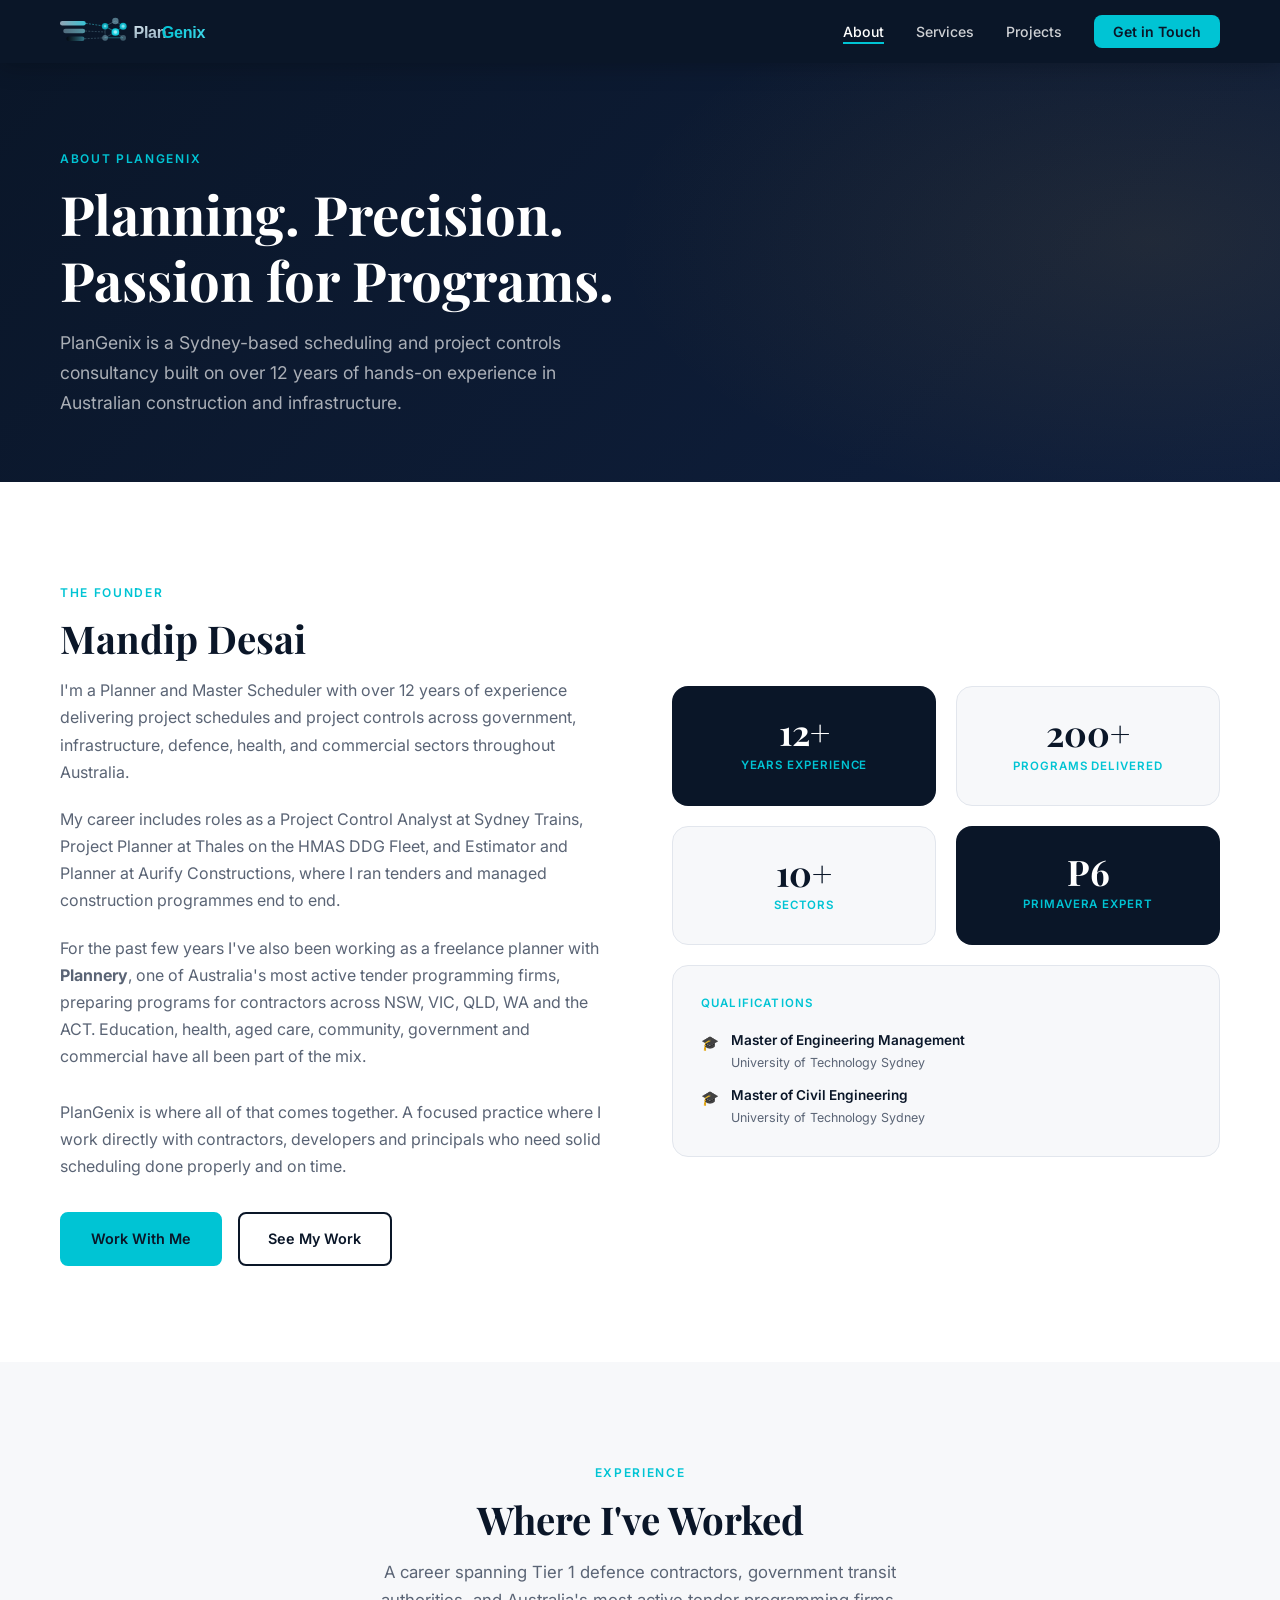
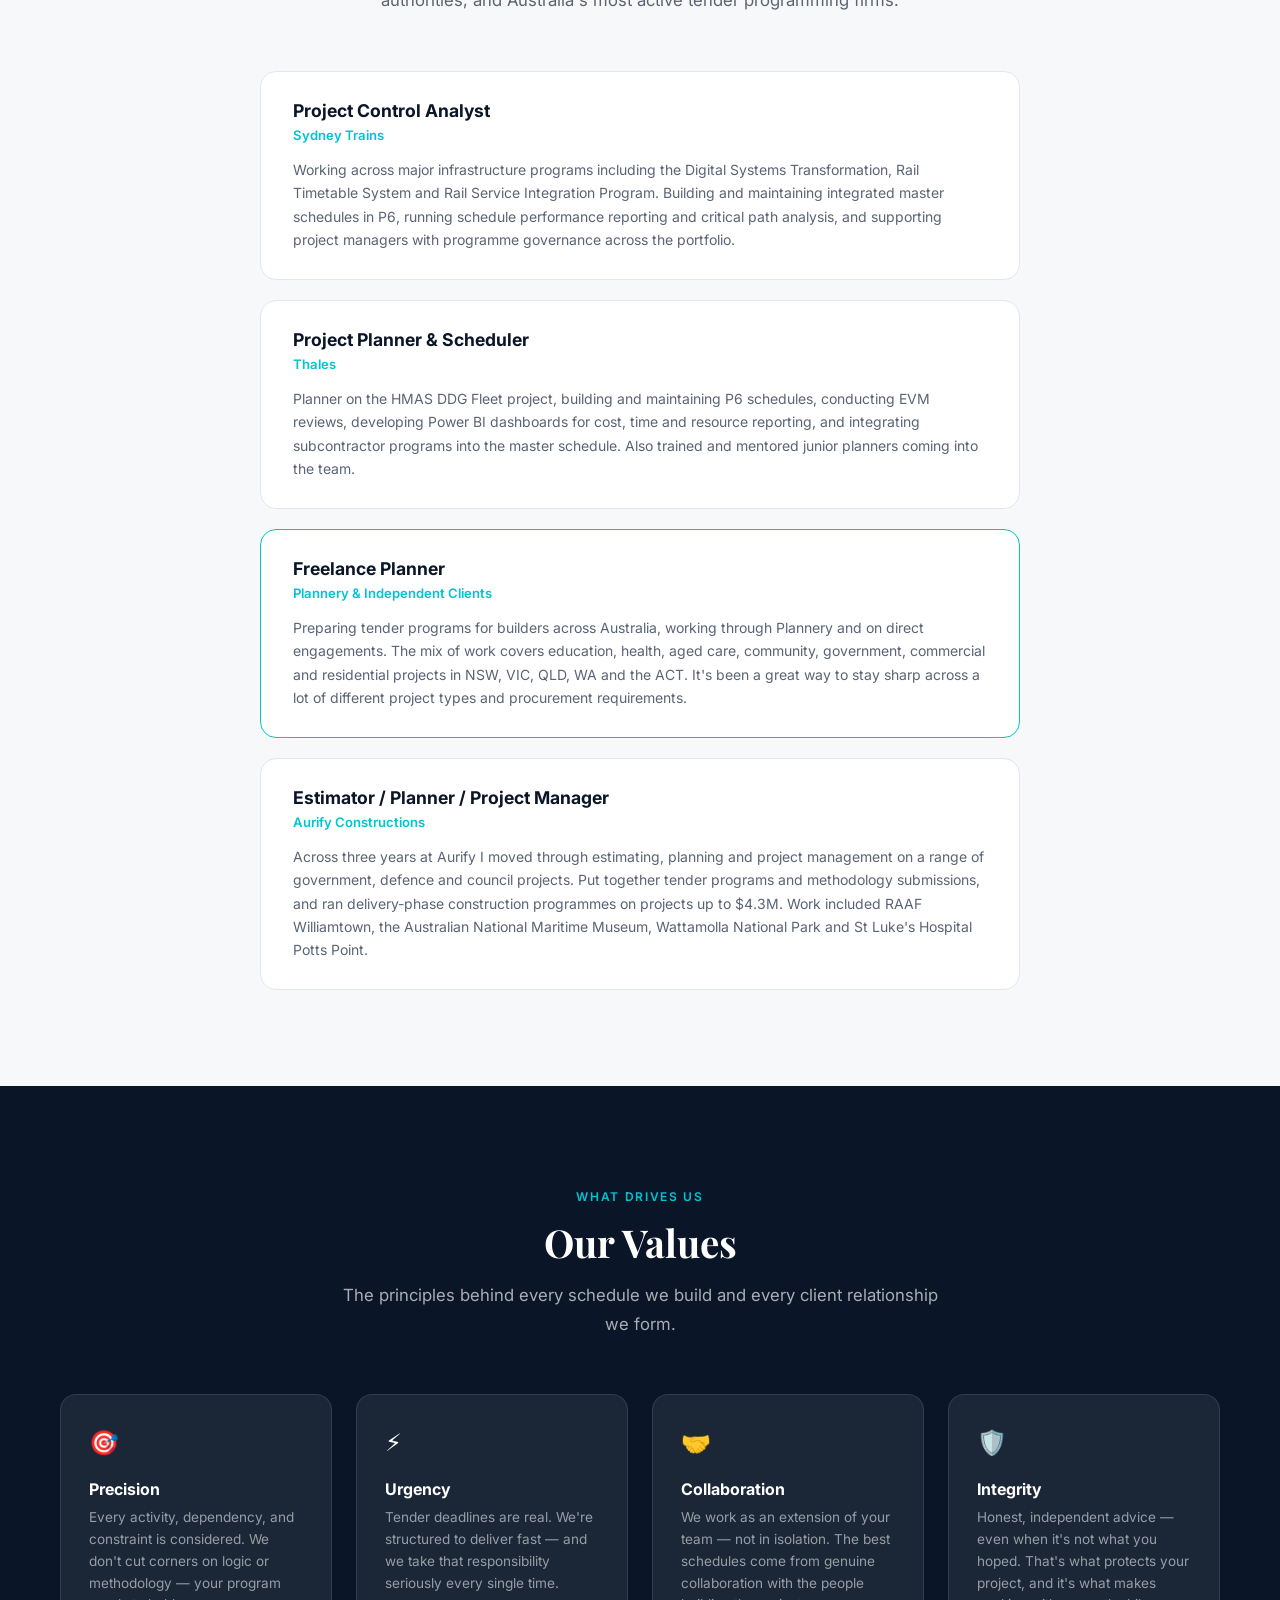
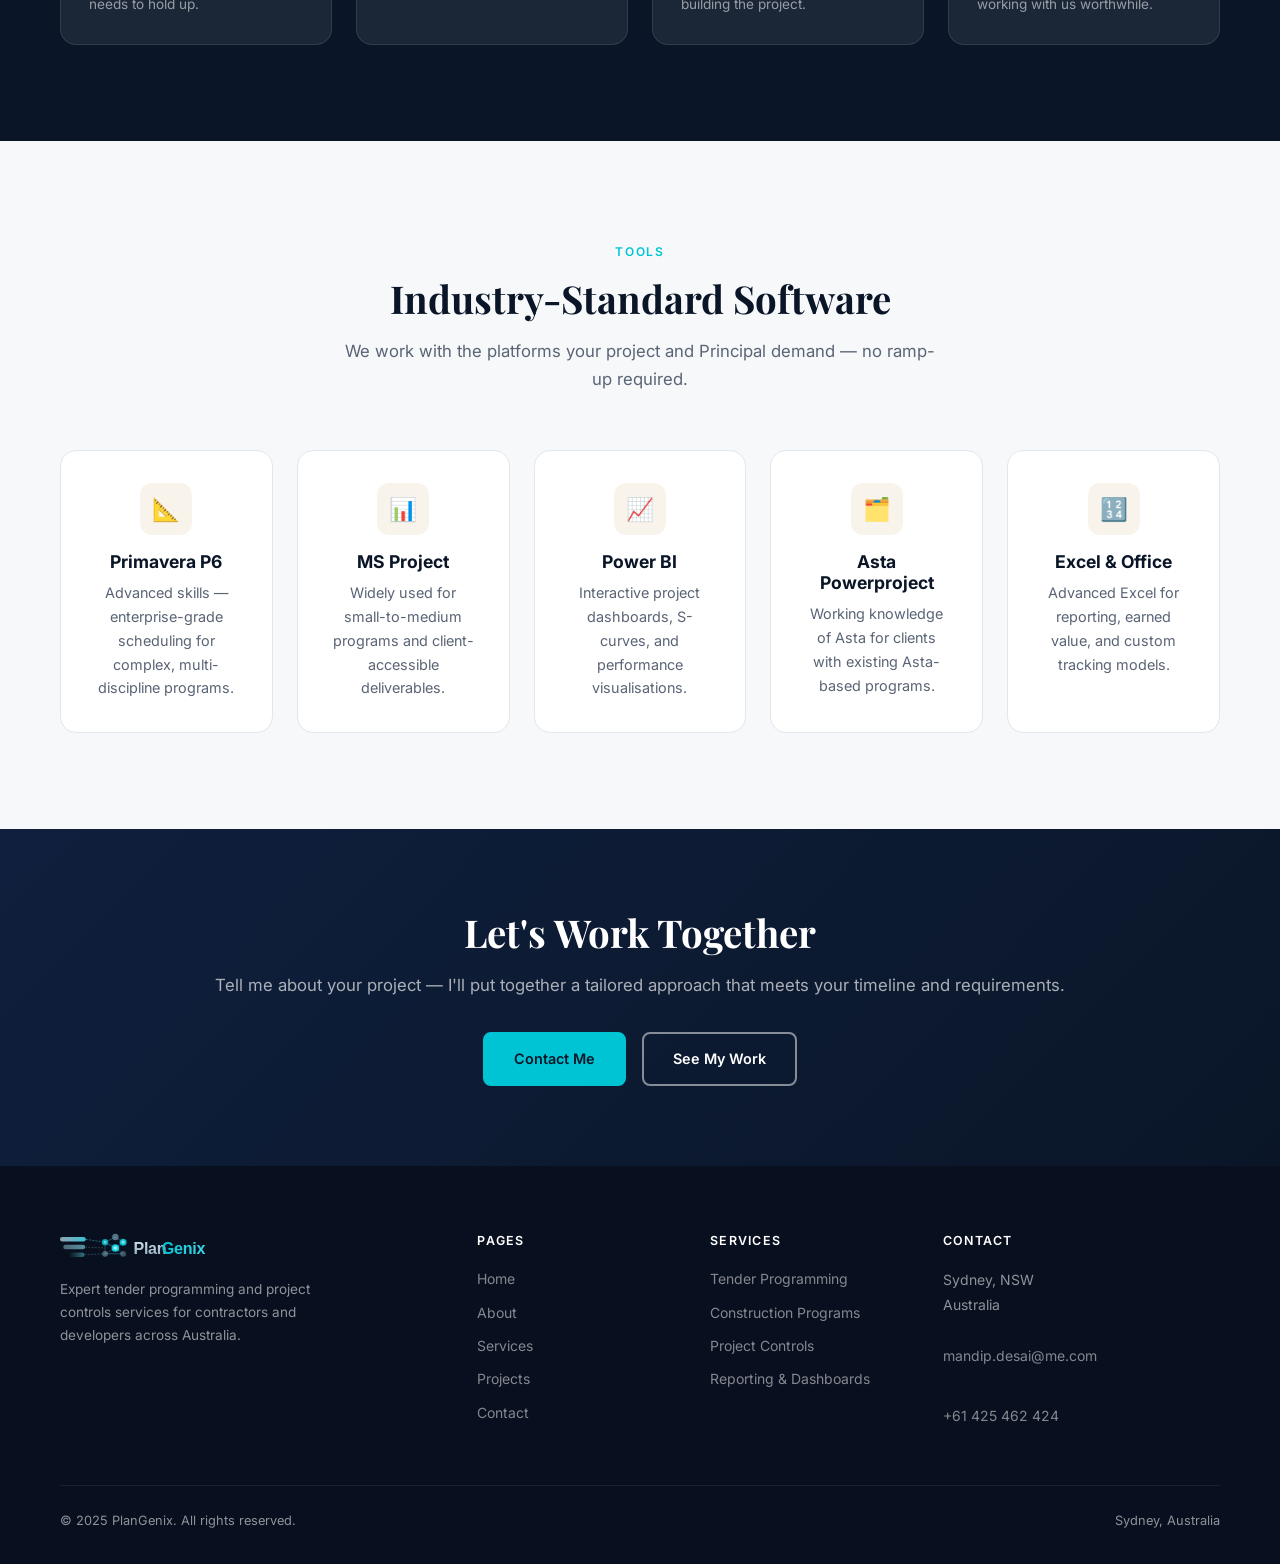
==== about.html @ 906573a9 "Initial commit — PlanGenix website Static multi-page site for PlanGenix, a Sydney-based tender sched" ====
<!DOCTYPE html>
<html lang="en">
<head>
  <meta charset="UTF-8">
  <meta name="viewport" content="width=device-width, initial-scale=1.0">
  <meta name="description" content="About PlanGenix and founder Mandip Desai, a Sydney-based scheduling and project controls specialist with 12+ years of experience.">
  <title>About | PlanGenix</title>
  <link rel="stylesheet" href="styles.css">
  <link rel="icon" type="image/svg+xml" href="favicon.svg">
</head>
<body>

  <!-- ========== NAV ========== -->
  <nav class="site-nav scrolled" id="nav">
    <div class="container nav-inner">
      <a href="index.html" class="nav-logo">
        <img src="logo.svg" alt="PlanGenix" style="height:36px; display:block; ">
      </a>
      <ul class="nav-links" id="nav-links">
        <li><a href="about.html" class="active">About</a></li>
        <li><a href="services.html">Services</a></li>
        <li><a href="projects.html">Projects</a></li>
        <li><a href="contact.html" class="nav-cta">Get in Touch</a></li>
      </ul>
      <button class="nav-toggle" id="nav-toggle" aria-label="Menu">
        <span></span><span></span><span></span>
      </button>
    </div>
  </nav>

  <!-- ========== PAGE HERO ========== -->
  <section class="page-hero">
    <div class="container page-hero-content">
      <span class="section-label">About PlanGenix</span>
      <h1>Planning. Precision.<br>Passion for Programs.</h1>
      <p>PlanGenix is a Sydney-based scheduling and project controls consultancy built on over 12 years of hands-on experience in Australian construction and infrastructure.</p>
    </div>
  </section>

  <!-- ========== FOUNDER ========== -->
  <section class="section">
    <div class="container">
      <div class="why-grid">
        <div class="reveal">
          <span class="section-label">The Founder</span>
          <h2 class="section-title">Mandip Desai</h2>
          <p style="color: var(--gray-600); margin-bottom: 1.25rem;">
            I'm a Planner and Master Scheduler with over 12 years of experience delivering project schedules and project controls across government, infrastructure, defence, health, and commercial sectors throughout Australia.
          </p>
          <p style="color: var(--gray-600); margin-bottom: 1.25rem;">
            My career includes roles as a Project Control Analyst at Sydney Trains, Project Planner at Thales on the HMAS DDG Fleet, and Estimator and Planner at Aurify Constructions, where I ran tenders and managed construction programmes end to end.
          </p>
          <p style="color: var(--gray-600); margin-bottom: 1.75rem;">
            For the past few years I've also been working as a freelance planner with <strong>Plannery</strong>, one of Australia's most active tender programming firms, preparing programs for contractors across NSW, VIC, QLD, WA and the ACT. Education, health, aged care, community, government and commercial have all been part of the mix.
          </p>
          <p style="color: var(--gray-600);">
            PlanGenix is where all of that comes together. A focused practice where I work directly with contractors, developers and principals who need solid scheduling done properly and on time.
          </p>
          <div style="margin-top: 2rem; display: flex; gap: 1rem; flex-wrap: wrap;">
            <a href="contact.html" class="btn btn-primary">Work With Me</a>
            <a href="projects.html" class="btn btn-outline-dark">See My Work</a>
          </div>
        </div>

        <div class="reveal">
          <!-- Stats cards -->
          <div style="display: flex; flex-direction: column; gap: 1.25rem;">
            <div style="display: grid; grid-template-columns: 1fr 1fr; gap: 1.25rem;">
              <div style="background: var(--navy); border-radius: var(--radius-lg); padding: 1.75rem; text-align:center;">
                <div style="font-family: var(--font-serif); font-size: 2.2rem; color: var(--white); font-weight:700; line-height:1;">12+</div>
                <div style="font-size: .72rem; font-weight:600; letter-spacing:.08em; text-transform:uppercase; color: var(--gold); margin-top:.4rem;">Years Experience</div>
              </div>
              <div style="background: var(--off-white); border: 1px solid var(--gray-200); border-radius: var(--radius-lg); padding: 1.75rem; text-align:center;">
                <div style="font-family: var(--font-serif); font-size: 2.2rem; color: var(--navy); font-weight:700; line-height:1;">200+</div>
                <div style="font-size: .72rem; font-weight:600; letter-spacing:.08em; text-transform:uppercase; color: var(--gold); margin-top:.4rem;">Programs Delivered</div>
              </div>
            </div>
            <div style="display: grid; grid-template-columns: 1fr 1fr; gap: 1.25rem;">
              <div style="background: var(--off-white); border: 1px solid var(--gray-200); border-radius: var(--radius-lg); padding: 1.75rem; text-align:center;">
                <div style="font-family: var(--font-serif); font-size: 2.2rem; color: var(--navy); font-weight:700; line-height:1;">10+</div>
                <div style="font-size: .72rem; font-weight:600; letter-spacing:.08em; text-transform:uppercase; color: var(--gold); margin-top:.4rem;">Sectors</div>
              </div>
              <div style="background: var(--navy); border-radius: var(--radius-lg); padding: 1.75rem; text-align:center;">
                <div style="font-family: var(--font-serif); font-size: 2.2rem; color: var(--white); font-weight:700; line-height:1;">P6</div>
                <div style="font-size: .72rem; font-weight:600; letter-spacing:.08em; text-transform:uppercase; color: var(--gold); margin-top:.4rem;">Primavera Expert</div>
              </div>
            </div>

            <!-- Credentials -->
            <div style="background: var(--off-white); border: 1px solid var(--gray-200); border-radius: var(--radius-lg); padding: 1.75rem;">
              <p style="font-size:.72rem; font-weight:600; letter-spacing:.1em; text-transform:uppercase; color:var(--gold); margin-bottom:1rem;">Qualifications</p>
              <div style="display:flex; flex-direction:column; gap:.65rem;">
                <div style="display:flex; align-items:flex-start; gap:.75rem;">
                  <span style="font-size:.9rem; margin-top:.1rem;">🎓</span>
                  <div>
                    <div style="font-size:.85rem; font-weight:600; color:var(--navy);">Master of Engineering Management</div>
                    <div style="font-size:.78rem; color:var(--gray-600);">University of Technology Sydney</div>
                  </div>
                </div>
                <div style="display:flex; align-items:flex-start; gap:.75rem;">
                  <span style="font-size:.9rem; margin-top:.1rem;">🎓</span>
                  <div>
                    <div style="font-size:.85rem; font-weight:600; color:var(--navy);">Master of Civil Engineering</div>
                    <div style="font-size:.78rem; color:var(--gray-600);">University of Technology Sydney</div>
                  </div>
                </div>
              </div>
            </div>
          </div>
        </div>
      </div>
    </div>
  </section>

  <!-- ========== BACKGROUND ========== -->
  <section class="section section-alt">
    <div class="container">
      <div class="section-header centered reveal">
        <span class="section-label">Experience</span>
        <h2 class="section-title">Where I've Worked</h2>
        <p class="section-sub">A career spanning Tier 1 defence contractors, government transit authorities, and Australia's most active tender programming firms.</p>
      </div>

      <div style="display: flex; flex-direction: column; gap: 1.25rem; max-width: 760px; margin: 0 auto;">

        <div class="service-card reveal" style="padding: 1.75rem 2rem;">
          <div style="margin-bottom: .75rem;">
            <h3 style="color: var(--navy); margin-bottom: .2rem;">Project Control Analyst</h3>
            <div style="font-size: .82rem; font-weight: 600; color: var(--gold);">Sydney Trains</div>
          </div>
          <p style="font-size: .875rem; color: var(--gray-600);">Working across major infrastructure programs including the Digital Systems Transformation, Rail Timetable System and Rail Service Integration Program. Building and maintaining integrated master schedules in P6, running schedule performance reporting and critical path analysis, and supporting project managers with programme governance across the portfolio.</p>
        </div>

        <div class="service-card reveal" style="padding: 1.75rem 2rem;">
          <div style="margin-bottom: .75rem;">
            <h3 style="color: var(--navy); margin-bottom: .2rem;">Project Planner &amp; Scheduler</h3>
            <div style="font-size: .82rem; font-weight: 600; color: var(--gold);">Thales</div>
          </div>
          <p style="font-size: .875rem; color: var(--gray-600);">Planner on the HMAS DDG Fleet project, building and maintaining P6 schedules, conducting EVM reviews, developing Power BI dashboards for cost, time and resource reporting, and integrating subcontractor programs into the master schedule. Also trained and mentored junior planners coming into the team.</p>
        </div>

        <div class="service-card reveal" style="padding: 1.75rem 2rem; border-color: var(--gold);">
          <div style="margin-bottom: .75rem;">
            <h3 style="color: var(--navy); margin-bottom: .2rem;">Freelance Planner</h3>
            <div style="font-size: .82rem; font-weight: 600; color: var(--gold);">Plannery &amp; Independent Clients</div>
          </div>
          <p style="font-size: .875rem; color: var(--gray-600);">Preparing tender programs for builders across Australia, working through Plannery and on direct engagements. The mix of work covers education, health, aged care, community, government, commercial and residential projects in NSW, VIC, QLD, WA and the ACT. It's been a great way to stay sharp across a lot of different project types and procurement requirements.</p>
        </div>

        <div class="service-card reveal" style="padding: 1.75rem 2rem;">
          <div style="margin-bottom: .75rem;">
            <h3 style="color: var(--navy); margin-bottom: .2rem;">Estimator / Planner / Project Manager</h3>
            <div style="font-size: .82rem; font-weight: 600; color: var(--gold);">Aurify Constructions</div>
          </div>
          <p style="font-size: .875rem; color: var(--gray-600);">Across three years at Aurify I moved through estimating, planning and project management on a range of government, defence and council projects. Put together tender programs and methodology submissions, and ran delivery-phase construction programmes on projects up to $4.3M. Work included RAAF Williamtown, the Australian National Maritime Museum, Wattamolla National Park and St Luke's Hospital Potts Point.</p>
        </div>

      </div>
    </div>
  </section>

  <!-- ========== VALUES ========== -->
  <section class="section section-dark">
    <div class="container">
      <div class="section-header centered reveal">
        <span class="section-label">What Drives Us</span>
        <h2 class="section-title">Our Values</h2>
        <p class="section-sub">The principles behind every schedule we build and every client relationship we form.</p>
      </div>
      <div class="values-grid">
        <div class="value-card reveal">
          <div class="val-icon">🎯</div>
          <h4>Precision</h4>
          <p>Every activity, dependency, and constraint is considered. We don't cut corners on logic or methodology — your program needs to hold up.</p>
        </div>
        <div class="value-card reveal">
          <div class="val-icon">⚡</div>
          <h4>Urgency</h4>
          <p>Tender deadlines are real. We're structured to deliver fast — and we take that responsibility seriously every single time.</p>
        </div>
        <div class="value-card reveal">
          <div class="val-icon">🤝</div>
          <h4>Collaboration</h4>
          <p>We work as an extension of your team — not in isolation. The best schedules come from genuine collaboration with the people building the project.</p>
        </div>
        <div class="value-card reveal">
          <div class="val-icon">🛡️</div>
          <h4>Integrity</h4>
          <p>Honest, independent advice — even when it's not what you hoped. That's what protects your project, and it's what makes working with us worthwhile.</p>
        </div>
      </div>
    </div>
  </section>

  <!-- ========== SOFTWARE ========== -->
  <section class="section section-alt">
    <div class="container">
      <div class="section-header centered reveal">
        <span class="section-label">Tools</span>
        <h2 class="section-title">Industry-Standard Software</h2>
        <p class="section-sub">We work with the platforms your project and Principal demand — no ramp-up required.</p>
      </div>
      <div class="services-grid" style="grid-template-columns: repeat(auto-fit, minmax(190px, 1fr));">
        <div class="service-card reveal" style="text-align:center;">
          <div class="service-icon" style="margin:0 auto 1rem;">📐</div>
          <h3>Primavera P6</h3>
          <p>Advanced skills — enterprise-grade scheduling for complex, multi-discipline programs.</p>
        </div>
        <div class="service-card reveal" style="text-align:center;">
          <div class="service-icon" style="margin:0 auto 1rem;">📊</div>
          <h3>MS Project</h3>
          <p>Widely used for small-to-medium programs and client-accessible deliverables.</p>
        </div>
        <div class="service-card reveal" style="text-align:center;">
          <div class="service-icon" style="margin:0 auto 1rem;">📈</div>
          <h3>Power BI</h3>
          <p>Interactive project dashboards, S-curves, and performance visualisations.</p>
        </div>
        <div class="service-card reveal" style="text-align:center;">
          <div class="service-icon" style="margin:0 auto 1rem;">🗂️</div>
          <h3>Asta Powerproject</h3>
          <p>Working knowledge of Asta for clients with existing Asta-based programs.</p>
        </div>
        <div class="service-card reveal" style="text-align:center;">
          <div class="service-icon" style="margin:0 auto 1rem;">🔢</div>
          <h3>Excel &amp; Office</h3>
          <p>Advanced Excel for reporting, earned value, and custom tracking models.</p>
        </div>
      </div>
    </div>
  </section>

  <!-- ========== CTA ========== -->
  <section class="cta-banner">
    <div class="container reveal">
      <h2>Let's Work Together</h2>
      <p>Tell me about your project — I'll put together a tailored approach that meets your timeline and requirements.</p>
      <div class="cta-actions">
        <a href="contact.html" class="btn btn-primary">Contact Me</a>
        <a href="projects.html" class="btn btn-outline">See My Work</a>
      </div>
    </div>
  </section>

  <!-- ========== FOOTER ========== -->
  <footer class="site-footer">
    <div class="container">
      <div class="footer-grid">
        <div class="footer-brand">
          <img src="logo.svg" alt="PlanGenix" style="height:36px; margin-bottom:.75rem; ">
          <p>Expert tender programming and project controls services for contractors and developers across Australia.</p>
        </div>
        <div class="footer-col">
          <h5>Pages</h5>
          <a href="index.html">Home</a>
          <a href="about.html">About</a>
          <a href="services.html">Services</a>
          <a href="projects.html">Projects</a>
          <a href="contact.html">Contact</a>
        </div>
        <div class="footer-col">
          <h5>Services</h5>
          <a href="services.html">Tender Programming</a>
          <a href="services.html">Construction Programs</a>
          <a href="services.html">Project Controls</a>
          <a href="services.html">Reporting &amp; Dashboards</a>
        </div>
        <div class="footer-col">
          <h5>Contact</h5>
          <address>
            Sydney, NSW<br>
            Australia<br><br>
            <a href="mailto:mandip.desai@me.com">mandip.desai@me.com</a><br>
            <a href="tel:+61425462424">+61 425 462 424</a>
          </address>
        </div>
      </div>
      <div class="footer-bottom">
        <span>© 2025 PlanGenix. All rights reserved.</span>
        <span>Sydney, Australia</span>
      </div>
    </div>
  </footer>

  <script src="main.js"></script>
</body>
</html>
---- styles.css ----
/* ===========================
   PlanGenix — Global Styles
   =========================== */

@import url('https://fonts.googleapis.com/css2?family=Inter:wght@300;400;500;600;700&family=Playfair+Display:wght@600;700&display=swap');

/* ---- Reset & Base ---- */
*, *::before, *::after {
  box-sizing: border-box;
  margin: 0;
  padding: 0;
}

:root {
  --navy:       #0a1628;
  --navy-mid:   #0f1f3d;
  --gold:       #00c4d4;
  --gold-light: #3dd6e8;
  --white:      #ffffff;
  --off-white:  #f7f8fa;
  --gray-100:   #f0f2f5;
  --gray-200:   #e2e6ed;
  --gray-400:   #9aa3b2;
  --gray-600:   #5a6475;
  --gray-800:   #2c3344;
  --text:       #1e2637;
  --font-main:  'Inter', system-ui, sans-serif;
  --font-serif: 'Playfair Display', Georgia, serif;
  --radius:     8px;
  --radius-lg:  16px;
  --shadow-sm:  0 1px 4px rgba(0,0,0,.08);
  --shadow-md:  0 4px 20px rgba(0,0,0,.10);
  --shadow-lg:  0 12px 48px rgba(0,0,0,.14);
  --transition: 0.25s ease;
  --max-w:      1160px;
}

html { scroll-behavior: smooth; }

body {
  font-family: var(--font-main);
  font-size: 16px;
  line-height: 1.7;
  color: var(--text);
  background: var(--white);
  -webkit-font-smoothing: antialiased;
}

img { display: block; max-width: 100%; }
a  { color: inherit; text-decoration: none; }
ul { list-style: none; }

/* ---- Container ---- */
.container {
  width: 92%;
  max-width: var(--max-w);
  margin-inline: auto;
}

/* ---- Typography ---- */
h1, h2, h3, h4 { line-height: 1.2; font-weight: 700; }
h1 { font-size: clamp(2.2rem, 5vw, 3.4rem); }
h2 { font-size: clamp(1.7rem, 3.5vw, 2.4rem); }
h3 { font-size: clamp(1.1rem, 2vw, 1.4rem); }

.section-label {
  display: inline-block;
  font-size: .75rem;
  font-weight: 600;
  letter-spacing: .14em;
  text-transform: uppercase;
  color: var(--gold);
  margin-bottom: .75rem;
}

.section-title {
  font-family: var(--font-serif);
  color: var(--navy);
  margin-bottom: 1rem;
}

.section-sub {
  color: var(--gray-600);
  font-size: 1.05rem;
  max-width: 600px;
}

/* ---- Buttons ---- */
.btn {
  display: inline-flex;
  align-items: center;
  gap: .5rem;
  padding: .8rem 1.8rem;
  border-radius: var(--radius);
  font-family: var(--font-main);
  font-size: .9rem;
  font-weight: 600;
  cursor: pointer;
  transition: all var(--transition);
  border: 2px solid transparent;
}

.btn-primary {
  background: var(--gold);
  color: var(--navy);
  border-color: var(--gold);
}
.btn-primary:hover {
  background: var(--gold-light);
  border-color: var(--gold-light);
  transform: translateY(-2px);
  box-shadow: 0 6px 20px rgba(197,151,58,.35);
}

.btn-outline {
  background: transparent;
  color: var(--white);
  border-color: rgba(255,255,255,.5);
}
.btn-outline:hover {
  background: rgba(255,255,255,.1);
  border-color: var(--white);
  transform: translateY(-2px);
}

.btn-outline-dark {
  background: transparent;
  color: var(--navy);
  border-color: var(--navy);
}
.btn-outline-dark:hover {
  background: var(--navy);
  color: var(--white);
  transform: translateY(-2px);
}

/* ---- Navigation ---- */
.site-nav {
  position: fixed;
  top: 0;
  left: 0;
  right: 0;
  z-index: 1000;
  padding: 1.2rem 0;
  transition: background var(--transition), box-shadow var(--transition), padding var(--transition);
}

.site-nav.scrolled {
  background: var(--navy);
  box-shadow: 0 2px 24px rgba(0,0,0,.25);
  padding: .85rem 0;
}

.nav-inner {
  display: flex;
  align-items: center;
  justify-content: space-between;
}

.nav-logo {
  display: flex;
  flex-direction: column;
  line-height: 1;
}

.nav-logo .logo-name {
  font-family: var(--font-serif);
  font-size: 1.45rem;
  font-weight: 700;
  color: var(--white);
  letter-spacing: -.01em;
}

.nav-logo .logo-tagline {
  font-size: .65rem;
  font-weight: 500;
  letter-spacing: .12em;
  text-transform: uppercase;
  color: var(--gold);
  margin-top: .1rem;
}

.nav-links {
  display: flex;
  align-items: center;
  gap: 2rem;
}

.nav-links a {
  font-size: .88rem;
  font-weight: 500;
  color: rgba(255,255,255,.8);
  transition: color var(--transition);
  position: relative;
}

.nav-links a::after {
  content: '';
  position: absolute;
  bottom: -4px;
  left: 0;
  right: 0;
  height: 2px;
  background: var(--gold);
  transform: scaleX(0);
  transition: transform var(--transition);
}

.nav-links a:hover,
.nav-links a.active {
  color: var(--white);
}

.nav-links a:hover::after,
.nav-links a.active::after {
  transform: scaleX(1);
}

.nav-cta {
  background: var(--gold);
  color: var(--navy) !important;
  padding: .5rem 1.2rem;
  border-radius: var(--radius);
  font-weight: 600 !important;
}

.nav-cta::after { display: none !important; }

.nav-cta:hover {
  background: var(--gold-light) !important;
  transform: translateY(-1px);
}

/* Hamburger */
.nav-toggle {
  display: none;
  flex-direction: column;
  gap: 5px;
  cursor: pointer;
  padding: .3rem;
}
.nav-toggle span {
  display: block;
  width: 24px;
  height: 2px;
  background: var(--white);
  border-radius: 2px;
  transition: all var(--transition);
}
.nav-toggle.open span:nth-child(1) { transform: translateY(7px) rotate(45deg); }
.nav-toggle.open span:nth-child(2) { opacity: 0; }
.nav-toggle.open span:nth-child(3) { transform: translateY(-7px) rotate(-45deg); }

/* ---- Hero ---- */
.hero {
  position: relative;
  min-height: 100vh;
  display: flex;
  align-items: center;
  overflow: hidden;
  background: var(--navy);
}

.hero-bg {
  position: absolute;
  inset: 0;
  background:
    radial-gradient(ellipse 70% 60% at 80% 50%, rgba(197,151,58,.12) 0%, transparent 70%),
    radial-gradient(ellipse 50% 80% at -10% 60%, rgba(26,51,96,.8) 0%, transparent 60%),
    linear-gradient(135deg, #0a1628 0%, #0f1f3d 50%, #152d56 100%);
}

.hero-grid {
  position: absolute;
  inset: 0;
  background-image:
    linear-gradient(rgba(255,255,255,.03) 1px, transparent 1px),
    linear-gradient(90deg, rgba(255,255,255,.03) 1px, transparent 1px);
  background-size: 60px 60px;
}

.hero-content {
  position: relative;
  z-index: 1;
  max-width: 720px;
}

.hero-eyebrow {
  display: inline-flex;
  align-items: center;
  gap: .6rem;
  font-size: .75rem;
  font-weight: 600;
  letter-spacing: .15em;
  text-transform: uppercase;
  color: var(--gold);
  margin-bottom: 1.5rem;
}

.hero-eyebrow::before {
  content: '';
  display: block;
  width: 32px;
  height: 1px;
  background: var(--gold);
}

.hero h1 {
  color: var(--white);
  margin-bottom: 1.5rem;
  font-family: var(--font-serif);
}

.hero h1 span {
  color: var(--gold);
}

.hero-lead {
  font-size: 1.1rem;
  color: rgba(255,255,255,.72);
  margin-bottom: 2.5rem;
  max-width: 560px;
}

.hero-actions {
  display: flex;
  gap: 1rem;
  flex-wrap: wrap;
}

.hero-stats {
  position: relative;
  z-index: 1;
  display: flex;
  gap: 3rem;
  margin-top: 5rem;
}

.hero-stat strong {
  display: block;
  font-family: var(--font-serif);
  font-size: 2.2rem;
  color: var(--white);
  line-height: 1;
}

.hero-stat span {
  font-size: .78rem;
  color: rgba(255,255,255,.5);
  letter-spacing: .06em;
  text-transform: uppercase;
  margin-top: .3rem;
  display: block;
}

/* ---- Sections ---- */
.section {
  padding: 6rem 0;
}

.section-alt {
  background: var(--off-white);
}

.section-dark {
  background: var(--navy);
  color: var(--white);
}

.section-dark .section-title { color: var(--white); }
.section-dark .section-sub   { color: rgba(255,255,255,.65); }

/* ---- Section Header ---- */
.section-header {
  margin-bottom: 3.5rem;
}

.section-header.centered {
  text-align: center;
}

.section-header.centered .section-sub {
  margin-inline: auto;
}

/* ---- Service Cards ---- */
.services-grid {
  display: grid;
  grid-template-columns: repeat(auto-fit, minmax(280px, 1fr));
  gap: 1.5rem;
}

.service-card {
  background: var(--white);
  border: 1px solid var(--gray-200);
  border-radius: var(--radius-lg);
  padding: 2rem;
  transition: all var(--transition);
  position: relative;
  overflow: hidden;
}

.service-card::before {
  content: '';
  position: absolute;
  top: 0;
  left: 0;
  right: 0;
  height: 3px;
  background: var(--gold);
  transform: scaleX(0);
  transform-origin: left;
  transition: transform var(--transition);
}

.service-card:hover {
  border-color: var(--gold);
  box-shadow: var(--shadow-md);
  transform: translateY(-4px);
}

.service-card:hover::before { transform: scaleX(1); }

.service-icon {
  width: 52px;
  height: 52px;
  border-radius: 12px;
  background: rgba(197,151,58,.1);
  display: flex;
  align-items: center;
  justify-content: center;
  margin-bottom: 1.25rem;
  font-size: 1.4rem;
}

.service-card h3 {
  color: var(--navy);
  margin-bottom: .6rem;
  font-size: 1.1rem;
}

.service-card p {
  color: var(--gray-600);
  font-size: .9rem;
  line-height: 1.65;
}

/* ---- Project Cards ---- */
.projects-grid {
  display: grid;
  grid-template-columns: repeat(auto-fit, minmax(320px, 1fr));
  gap: 1.75rem;
}

.project-card {
  background: var(--white);
  border-radius: var(--radius-lg);
  overflow: hidden;
  border: 1px solid var(--gray-200);
  transition: all var(--transition);
}

.project-card:hover {
  box-shadow: var(--shadow-lg);
  transform: translateY(-4px);
}

.project-thumb {
  height: 200px;
  display: flex;
  align-items: center;
  justify-content: center;
  font-size: 3rem;
  position: relative;
  overflow: hidden;
}

.project-thumb-infra   { background: linear-gradient(135deg, #0f1f3d, #1a3360); }
.project-thumb-rail    { background: linear-gradient(135deg, #1a3360, #2a4a80); }
.project-thumb-build   { background: linear-gradient(135deg, #2c3344, #3d4a5e); }
.project-thumb-energy  { background: linear-gradient(135deg, #3d4a2a, #5a6e3a); }
.project-thumb-civil   { background: linear-gradient(135deg, #2a2a3d, #3d3d5e); }
.project-thumb-dev     { background: linear-gradient(135deg, #1a2a3d, #2a3d5e); }

.project-body {
  padding: 1.5rem;
}

.project-tags {
  display: flex;
  gap: .5rem;
  flex-wrap: wrap;
  margin-bottom: .75rem;
}

.tag {
  font-size: .7rem;
  font-weight: 600;
  letter-spacing: .06em;
  text-transform: uppercase;
  padding: .25rem .65rem;
  border-radius: 4px;
  background: rgba(197,151,58,.12);
  color: var(--gold);
}

.project-body h3 {
  color: var(--navy);
  font-size: 1.05rem;
  margin-bottom: .5rem;
}

.project-body p {
  color: var(--gray-600);
  font-size: .875rem;
  line-height: 1.6;
}

/* ---- Why Us ---- */
.why-grid {
  display: grid;
  grid-template-columns: 1fr 1fr;
  gap: 4rem;
  align-items: center;
}

.why-list {
  display: flex;
  flex-direction: column;
  gap: 1.5rem;
  margin-top: 2rem;
}

.why-item {
  display: flex;
  gap: 1rem;
  align-items: flex-start;
}

.why-icon {
  width: 44px;
  height: 44px;
  border-radius: 10px;
  background: rgba(197,151,58,.12);
  display: flex;
  align-items: center;
  justify-content: center;
  font-size: 1.1rem;
  flex-shrink: 0;
}

.why-item h4 {
  color: var(--navy);
  margin-bottom: .3rem;
  font-size: .95rem;
}

.why-item p {
  color: var(--gray-600);
  font-size: .875rem;
}

.why-visual {
  position: relative;
  height: 440px;
}

.why-card-main {
  position: absolute;
  right: 0;
  top: 0;
  width: 80%;
  background: var(--navy);
  border-radius: var(--radius-lg);
  padding: 2rem;
  color: var(--white);
}

.why-card-float {
  position: absolute;
  left: 0;
  bottom: 2rem;
  width: 60%;
  background: var(--white);
  border-radius: var(--radius-lg);
  padding: 1.5rem;
  box-shadow: var(--shadow-lg);
}

.why-card-float .cf-label {
  font-size: .7rem;
  font-weight: 600;
  letter-spacing: .1em;
  text-transform: uppercase;
  color: var(--gold);
  margin-bottom: .5rem;
}

.why-card-float .cf-value {
  font-family: var(--font-serif);
  font-size: 2rem;
  color: var(--navy);
  font-weight: 700;
  line-height: 1;
}

.why-card-float .cf-desc {
  font-size: .8rem;
  color: var(--gray-600);
  margin-top: .25rem;
}

.gantt-bar {
  height: 10px;
  border-radius: 5px;
  margin-bottom: .6rem;
}

.gantt-row {
  margin-bottom: 1rem;
}

.gantt-row-label {
  font-size: .7rem;
  color: rgba(255,255,255,.5);
  margin-bottom: .35rem;
}

/* ---- Process ---- */
.process-steps {
  display: grid;
  grid-template-columns: repeat(auto-fit, minmax(200px, 1fr));
  gap: 2rem;
  counter-reset: step;
  position: relative;
}

.process-steps::before {
  content: '';
  position: absolute;
  top: 32px;
  left: 10%;
  right: 10%;
  height: 1px;
  background: var(--gray-200);
}

.process-step {
  text-align: center;
  position: relative;
}

.step-number {
  width: 64px;
  height: 64px;
  border-radius: 50%;
  border: 2px solid var(--gold);
  display: flex;
  align-items: center;
  justify-content: center;
  font-family: var(--font-serif);
  font-size: 1.4rem;
  font-weight: 700;
  color: var(--gold);
  margin: 0 auto 1.25rem;
  background: var(--white);
  position: relative;
  z-index: 1;
}

.process-step h4 {
  color: var(--navy);
  margin-bottom: .5rem;
  font-size: .95rem;
}

.process-step p {
  font-size: .85rem;
  color: var(--gray-600);
}

/* ---- CTA Banner ---- */
.cta-banner {
  background: linear-gradient(135deg, var(--navy-mid), var(--navy));
  padding: 5rem 0;
  text-align: center;
}

.cta-banner h2 {
  font-family: var(--font-serif);
  color: var(--white);
  margin-bottom: 1rem;
}

.cta-banner p {
  color: rgba(255,255,255,.65);
  margin-bottom: 2rem;
  font-size: 1.05rem;
}

.cta-actions {
  display: flex;
  gap: 1rem;
  justify-content: center;
  flex-wrap: wrap;
}

/* ---- Contact ---- */
.contact-grid {
  display: grid;
  grid-template-columns: 1fr 1.4fr;
  gap: 4rem;
  align-items: start;
}

.contact-info h2 {
  font-family: var(--font-serif);
  color: var(--navy);
  margin-bottom: 1rem;
}

.contact-info p {
  color: var(--gray-600);
  margin-bottom: 2rem;
}

.contact-details {
  display: flex;
  flex-direction: column;
  gap: 1.25rem;
}

.contact-item {
  display: flex;
  gap: 1rem;
  align-items: flex-start;
}

.contact-item-icon {
  width: 40px;
  height: 40px;
  border-radius: 10px;
  background: rgba(15,31,61,.06);
  display: flex;
  align-items: center;
  justify-content: center;
  font-size: 1rem;
  flex-shrink: 0;
}

.contact-item-text strong {
  display: block;
  font-size: .85rem;
  font-weight: 600;
  color: var(--navy);
  margin-bottom: .15rem;
}

.contact-item-text span {
  font-size: .9rem;
  color: var(--gray-600);
}

/* ---- Form ---- */
.contact-form {
  background: var(--white);
  border: 1px solid var(--gray-200);
  border-radius: var(--radius-lg);
  padding: 2.5rem;
}

.form-row {
  display: grid;
  grid-template-columns: 1fr 1fr;
  gap: 1rem;
}

.form-group {
  margin-bottom: 1.25rem;
}

.form-group label {
  display: block;
  font-size: .82rem;
  font-weight: 600;
  color: var(--gray-800);
  margin-bottom: .4rem;
}

.form-group input,
.form-group select,
.form-group textarea {
  width: 100%;
  padding: .75rem 1rem;
  border: 1.5px solid var(--gray-200);
  border-radius: var(--radius);
  font-family: var(--font-main);
  font-size: .9rem;
  color: var(--text);
  background: var(--white);
  transition: border-color var(--transition), box-shadow var(--transition);
  outline: none;
}

.form-group input:focus,
.form-group select:focus,
.form-group textarea:focus {
  border-color: var(--gold);
  box-shadow: 0 0 0 3px rgba(197,151,58,.12);
}

.form-group textarea {
  resize: vertical;
  min-height: 130px;
}

.form-success {
  display: none;
  text-align: center;
  padding: 2rem;
}

.form-success .success-icon {
  font-size: 2.5rem;
  margin-bottom: 1rem;
}

.form-success h4 {
  color: var(--navy);
  margin-bottom: .5rem;
}

.form-success p {
  color: var(--gray-600);
  font-size: .9rem;
}

/* ---- Team ---- */
.team-grid {
  display: grid;
  grid-template-columns: repeat(auto-fit, minmax(240px, 1fr));
  gap: 2rem;
}

.team-card {
  text-align: center;
  padding: 2rem 1.5rem;
  background: var(--white);
  border: 1px solid var(--gray-200);
  border-radius: var(--radius-lg);
  transition: all var(--transition);
}

.team-card:hover {
  box-shadow: var(--shadow-md);
  transform: translateY(-3px);
}

.team-avatar {
  width: 80px;
  height: 80px;
  border-radius: 50%;
  margin: 0 auto 1rem;
  display: flex;
  align-items: center;
  justify-content: center;
  font-size: 1.8rem;
  font-weight: 700;
  color: var(--white);
  font-family: var(--font-serif);
}

.avatar-a { background: linear-gradient(135deg, var(--navy), var(--navy-mid)); }
.avatar-b { background: linear-gradient(135deg, #8B6914, var(--gold)); }
.avatar-c { background: linear-gradient(135deg, #2c3344, #5a6475); }

.team-card h3 {
  color: var(--navy);
  font-size: 1rem;
  margin-bottom: .25rem;
}

.team-card .role {
  font-size: .8rem;
  color: var(--gold);
  font-weight: 600;
  letter-spacing: .06em;
  text-transform: uppercase;
  margin-bottom: .75rem;
}

.team-card p {
  font-size: .85rem;
  color: var(--gray-600);
  line-height: 1.6;
}

/* ---- Values ---- */
.values-grid {
  display: grid;
  grid-template-columns: repeat(auto-fit, minmax(220px, 1fr));
  gap: 1.5rem;
}

.value-card {
  padding: 1.75rem;
  border-radius: var(--radius-lg);
  background: rgba(255,255,255,.07);
  border: 1px solid rgba(255,255,255,.1);
}

.value-card .val-icon {
  font-size: 1.5rem;
  margin-bottom: 1rem;
}

.value-card h4 {
  color: var(--white);
  font-size: 1rem;
  margin-bottom: .5rem;
}

.value-card p {
  font-size: .85rem;
  color: rgba(255,255,255,.55);
  line-height: 1.6;
}

/* ---- Page Hero ---- */
.page-hero {
  background: var(--navy);
  padding: 9rem 0 4rem;
  position: relative;
  overflow: hidden;
}

.page-hero::before {
  content: '';
  position: absolute;
  inset: 0;
  background:
    radial-gradient(ellipse 60% 80% at 90% 50%, rgba(197,151,58,.1) 0%, transparent 70%),
    linear-gradient(135deg, #0a1628, #0f1f3d);
}

.page-hero-content {
  position: relative;
  z-index: 1;
}

.page-hero h1 {
  font-family: var(--font-serif);
  color: var(--white);
  margin-bottom: 1rem;
}

.page-hero p {
  color: rgba(255,255,255,.65);
  font-size: 1.1rem;
  max-width: 560px;
}

/* ---- Footer ---- */
.site-footer {
  background: #080f1e;
  color: rgba(255,255,255,.55);
  padding: 4rem 0 2rem;
}

.footer-grid {
  display: grid;
  grid-template-columns: 2fr 1fr 1fr 1.5fr;
  gap: 3rem;
  margin-bottom: 3rem;
}

.footer-brand .logo-name {
  font-family: var(--font-serif);
  font-size: 1.4rem;
  font-weight: 700;
  color: var(--white);
}

.footer-brand .logo-tagline {
  font-size: .65rem;
  font-weight: 600;
  letter-spacing: .12em;
  text-transform: uppercase;
  color: var(--gold);
  margin-bottom: 1rem;
}

.footer-brand p {
  font-size: .85rem;
  line-height: 1.7;
  max-width: 260px;
}

.footer-col h5 {
  font-size: .78rem;
  font-weight: 600;
  letter-spacing: .1em;
  text-transform: uppercase;
  color: var(--white);
  margin-bottom: 1rem;
}

.footer-col a {
  display: block;
  font-size: .875rem;
  color: rgba(255,255,255,.5);
  margin-bottom: .6rem;
  transition: color var(--transition);
}

.footer-col a:hover { color: var(--gold); }

.footer-col address {
  font-style: normal;
  font-size: .875rem;
  line-height: 1.8;
}

.footer-bottom {
  border-top: 1px solid rgba(255,255,255,.08);
  padding-top: 1.5rem;
  display: flex;
  justify-content: space-between;
  align-items: center;
  font-size: .8rem;
  flex-wrap: wrap;
  gap: 1rem;
}

.footer-bottom a {
  color: rgba(255,255,255,.4);
  transition: color var(--transition);
}

.footer-bottom a:hover { color: var(--gold); }

/* ---- Scroll Reveal ---- */
.reveal {
  opacity: 0;
  transform: translateY(28px);
  transition: opacity .6s ease, transform .6s ease;
}

.reveal.visible {
  opacity: 1;
  transform: none;
}

/* ---- Responsive ---- */
@media (max-width: 900px) {
  .nav-links { display: none; }
  .nav-toggle { display: flex; }

  .nav-links.open {
    display: flex;
    flex-direction: column;
    position: fixed;
    top: 0;
    left: 0;
    right: 0;
    bottom: 0;
    background: var(--navy);
    justify-content: center;
    align-items: center;
    gap: 2rem;
    z-index: 999;
  }

  .nav-links.open a {
    font-size: 1.2rem;
  }

  .why-grid { grid-template-columns: 1fr; }
  .why-visual { height: 300px; }
  .contact-grid { grid-template-columns: 1fr; }
  .footer-grid { grid-template-columns: 1fr 1fr; }
  .form-row { grid-template-columns: 1fr; }
  .process-steps::before { display: none; }
  .hero-stats { gap: 2rem; }
}

@media (max-width: 600px) {
  .footer-grid { grid-template-columns: 1fr; }
  .hero-stats { flex-direction: column; gap: 1.5rem; }
  .footer-bottom { flex-direction: column; text-align: center; }
}
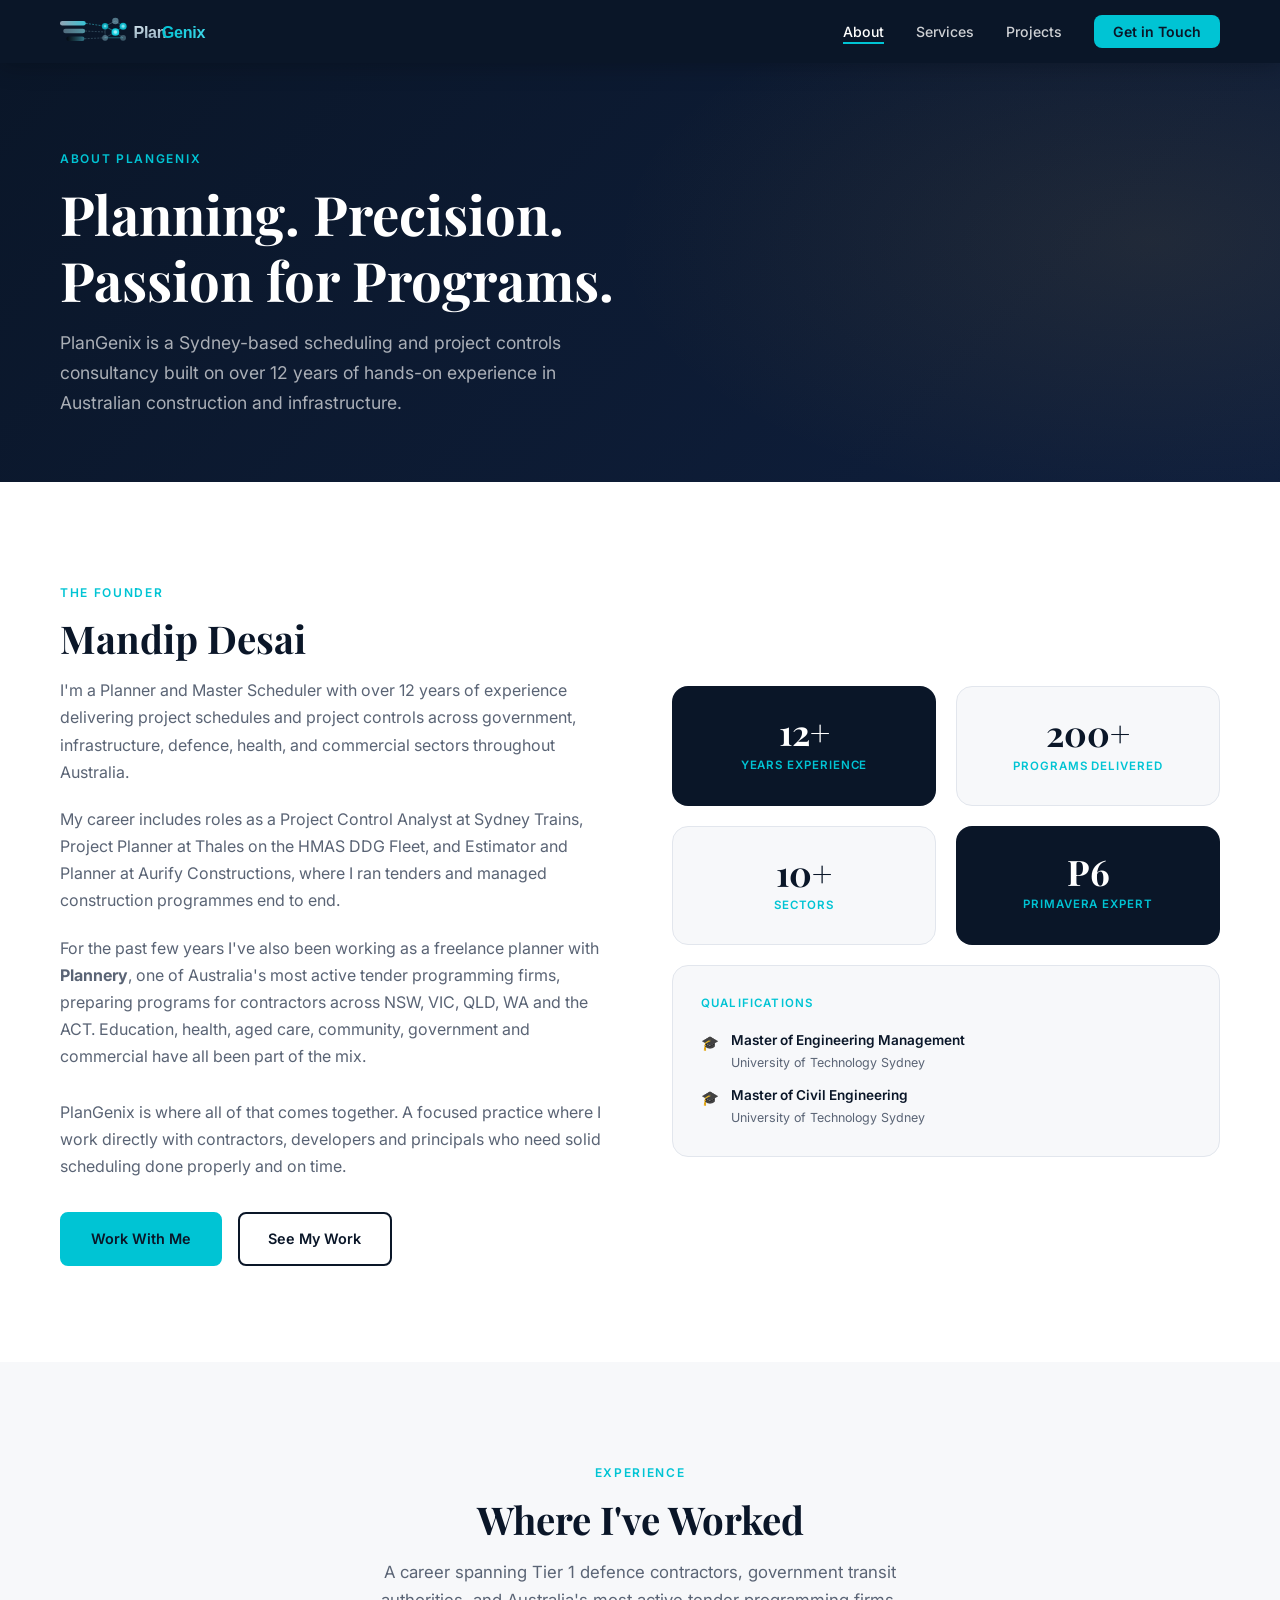
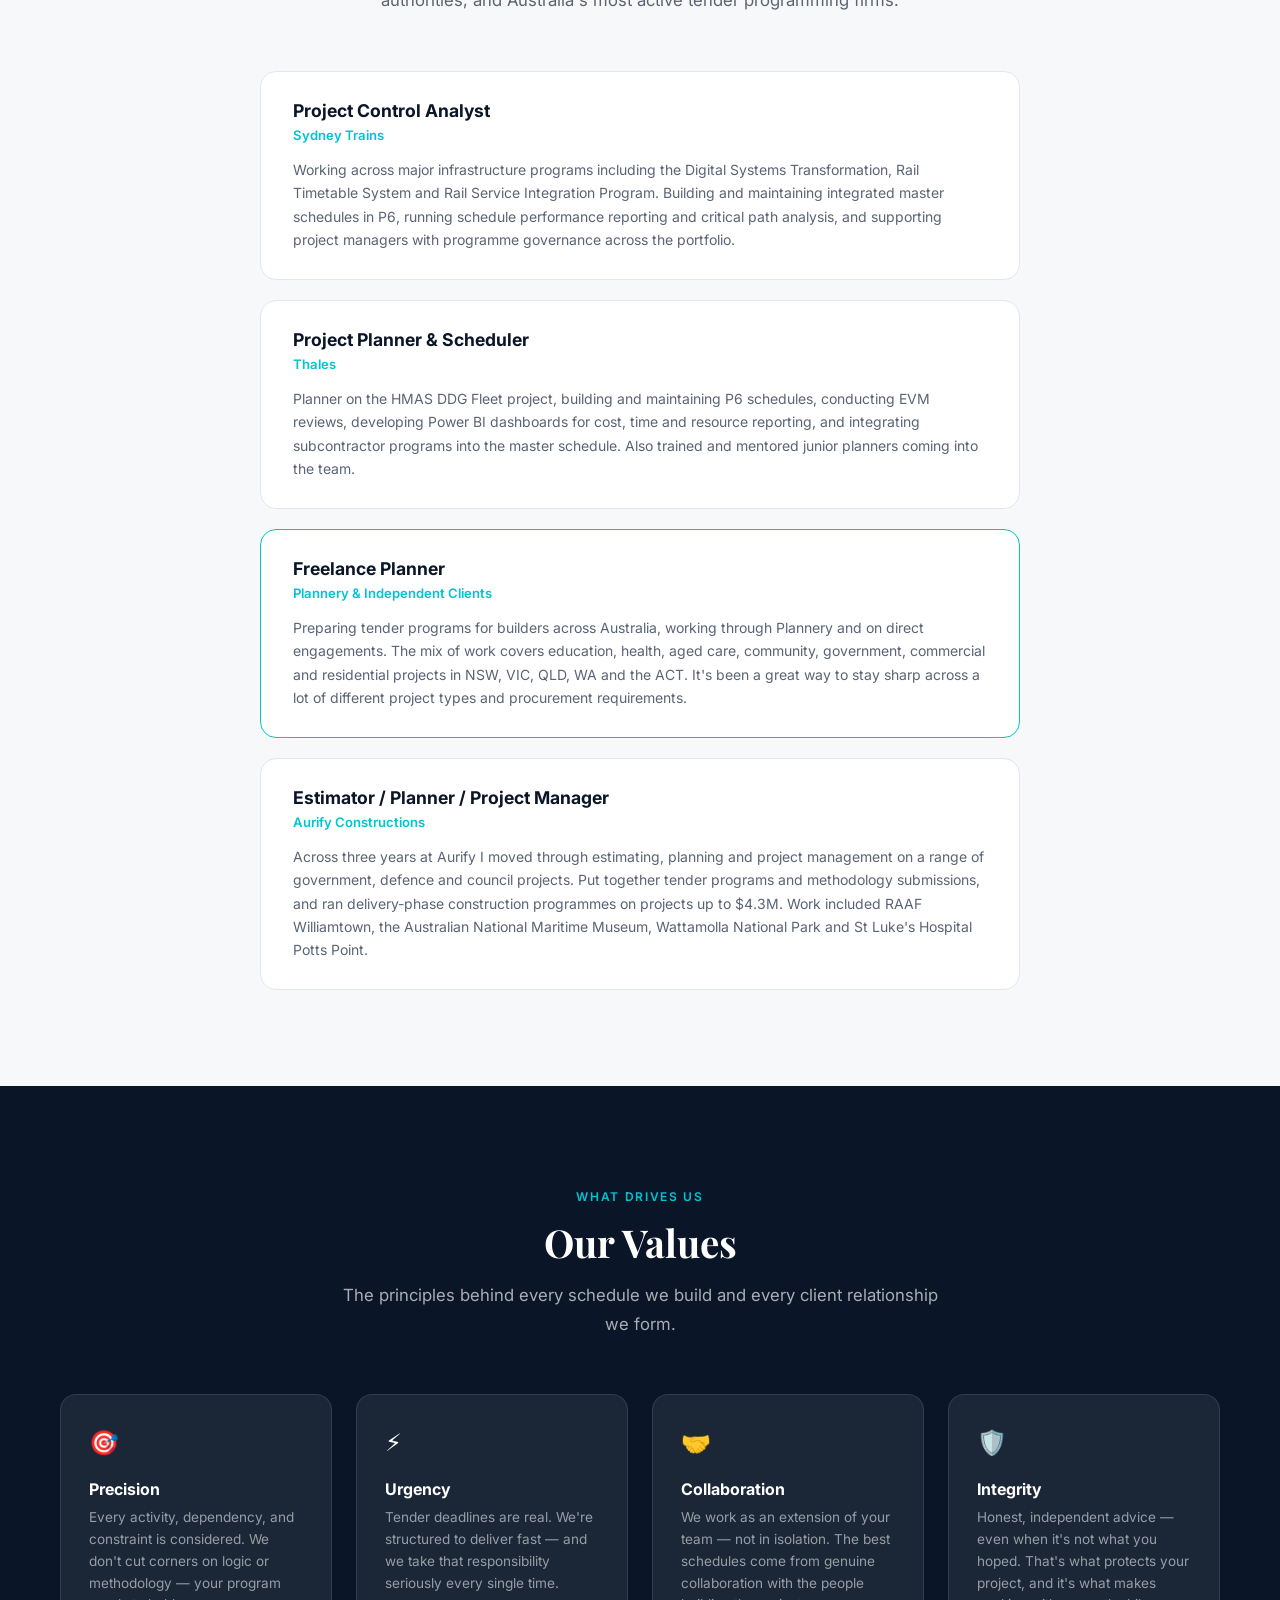
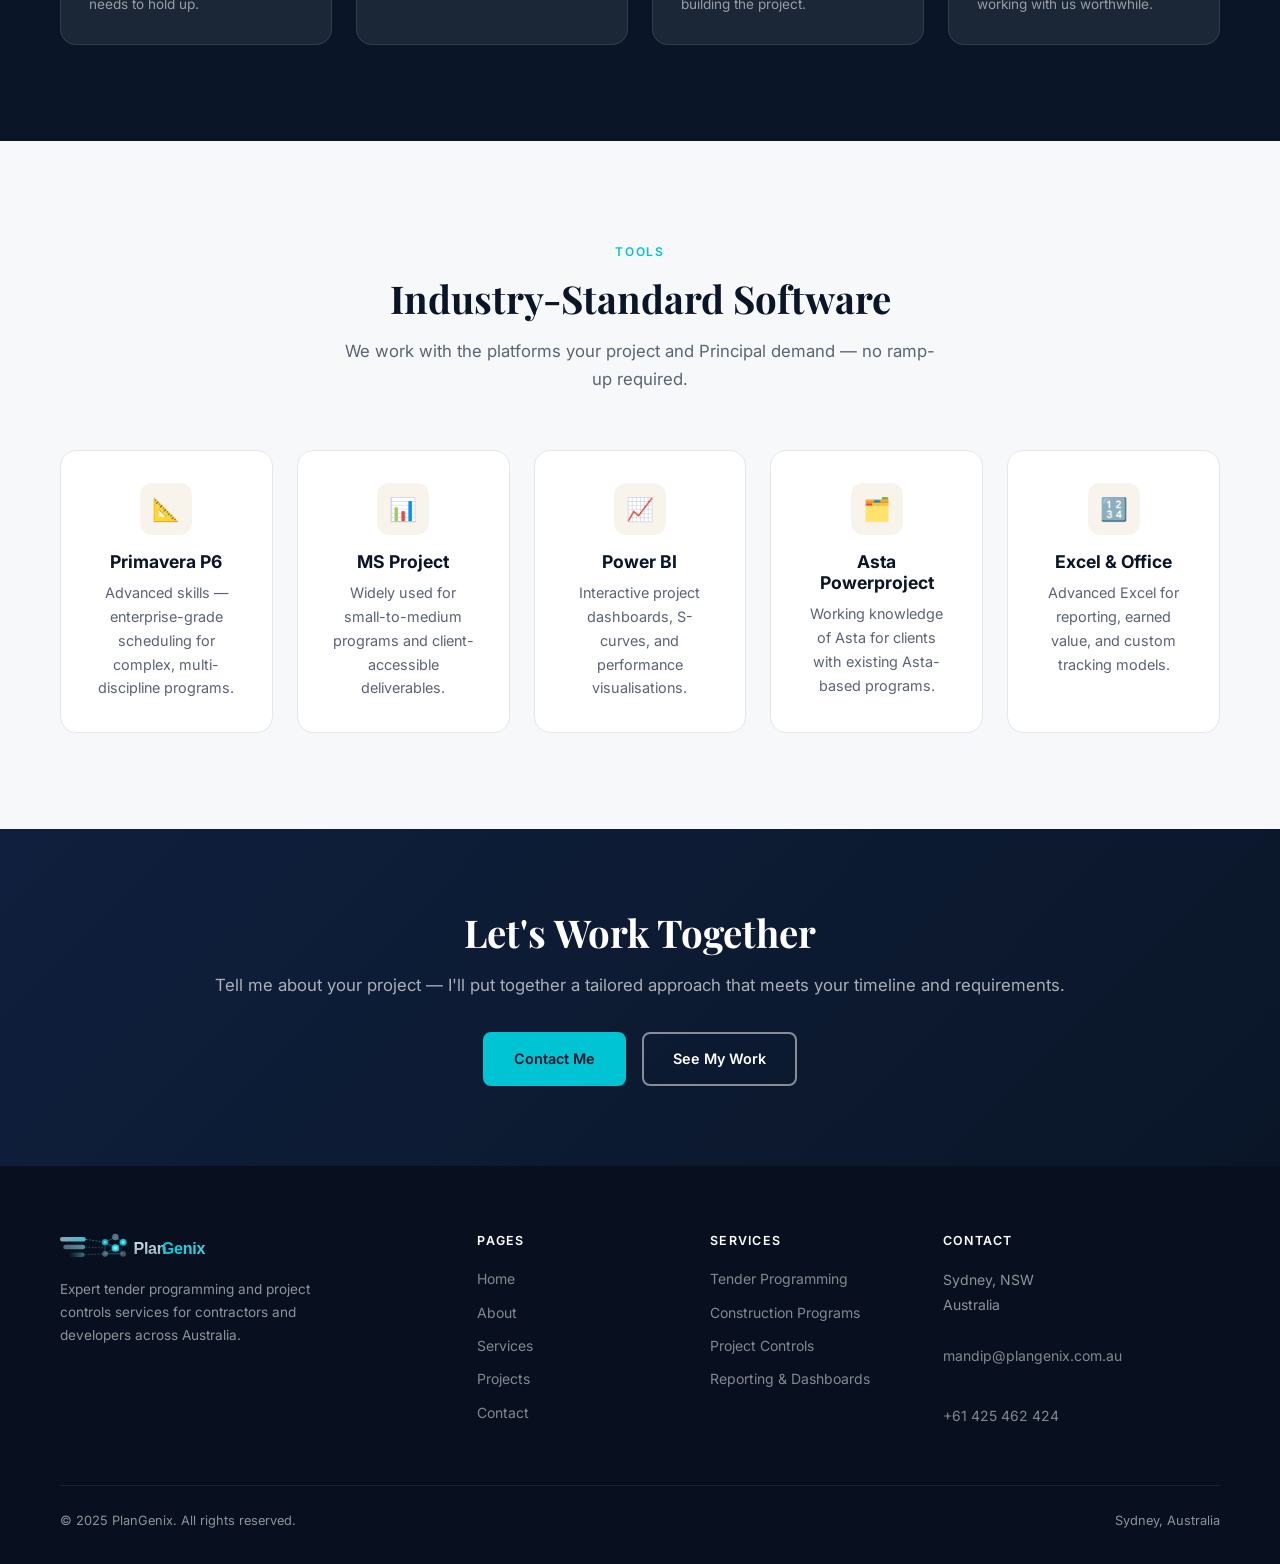
==== commit 59378a07: "Update contact email to mandip@plangenix.com.au and add Email Us button Co-Authored-By: Claude Opus " ====
--- a/about.html
+++ b/about.html
@@ -270,7 +270,7 @@
           <address>
             Sydney, NSW<br>
             Australia<br><br>
-            <a href="mailto:mandip.desai@me.com">mandip.desai@me.com</a><br>
+            <a href="mailto:mandip@plangenix.com.au">mandip@plangenix.com.au</a><br>
             <a href="tel:+61425462424">+61 425 462 424</a>
           </address>
         </div>
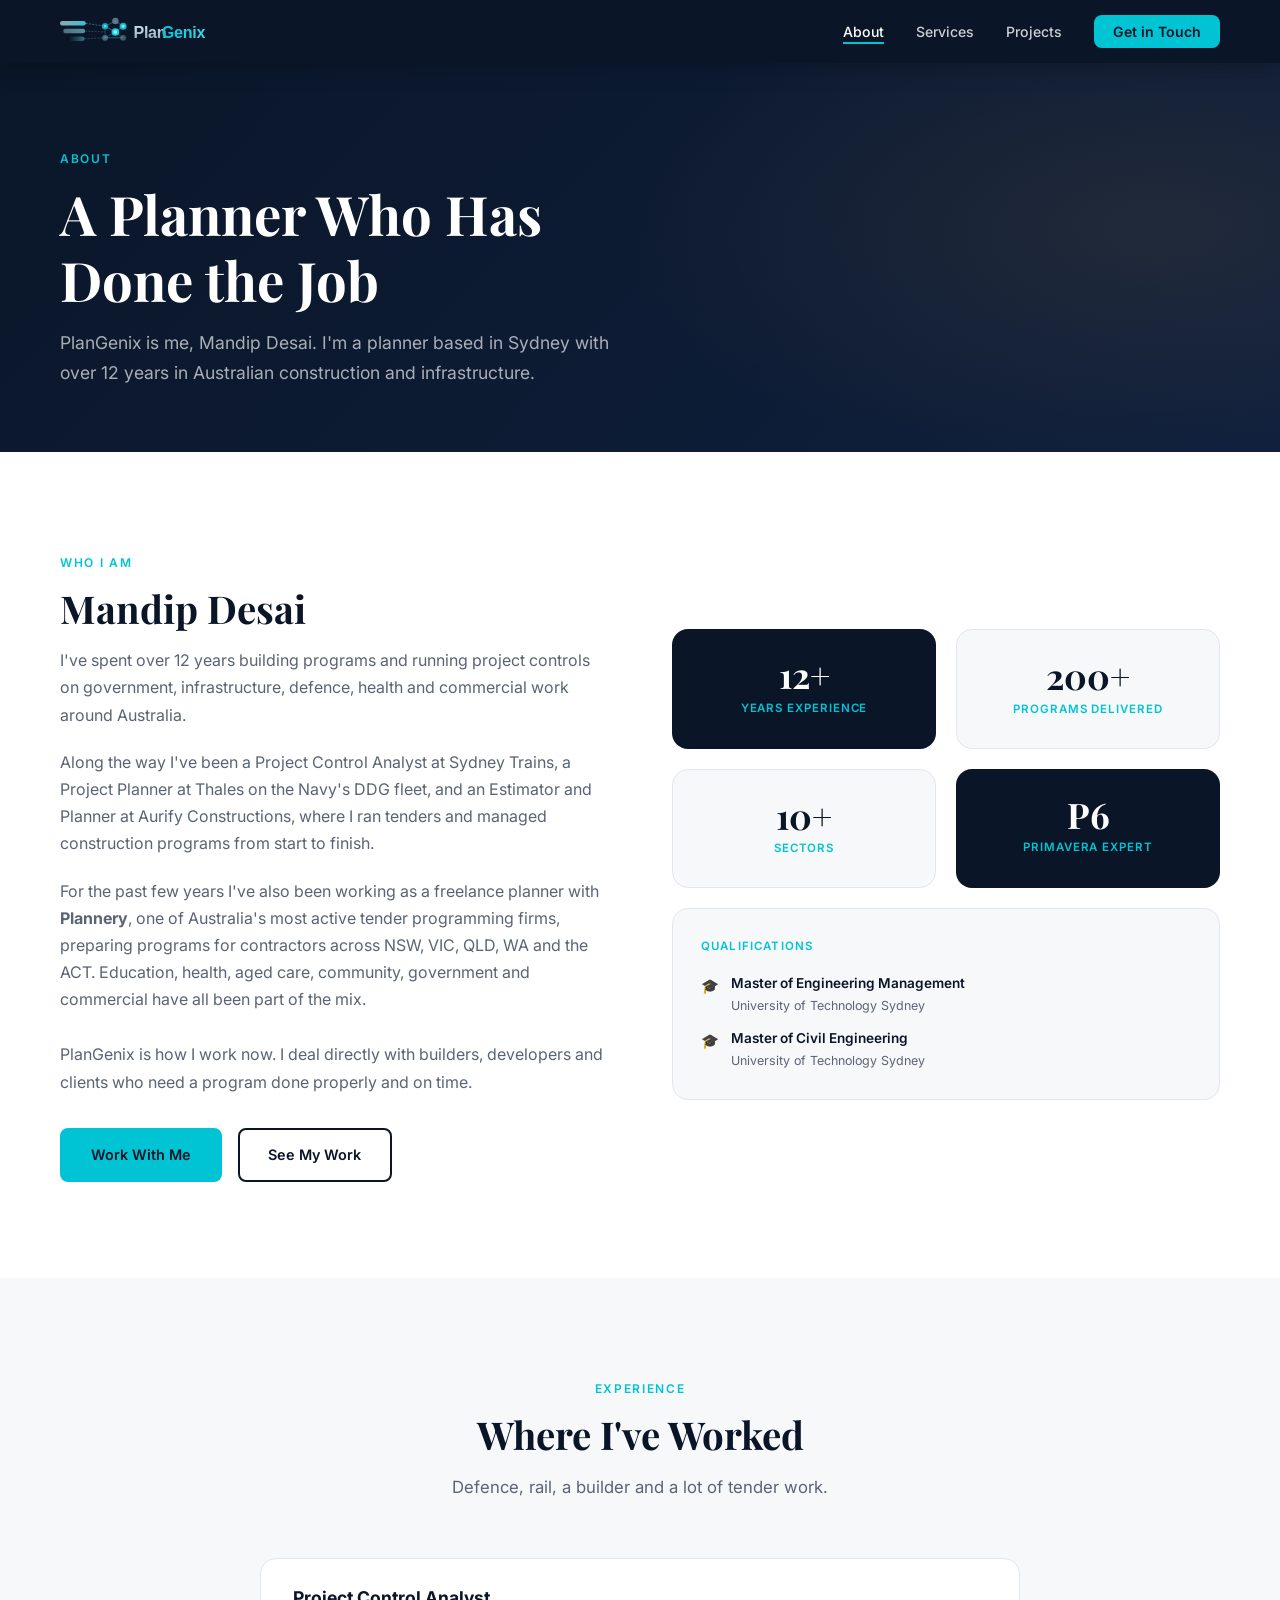
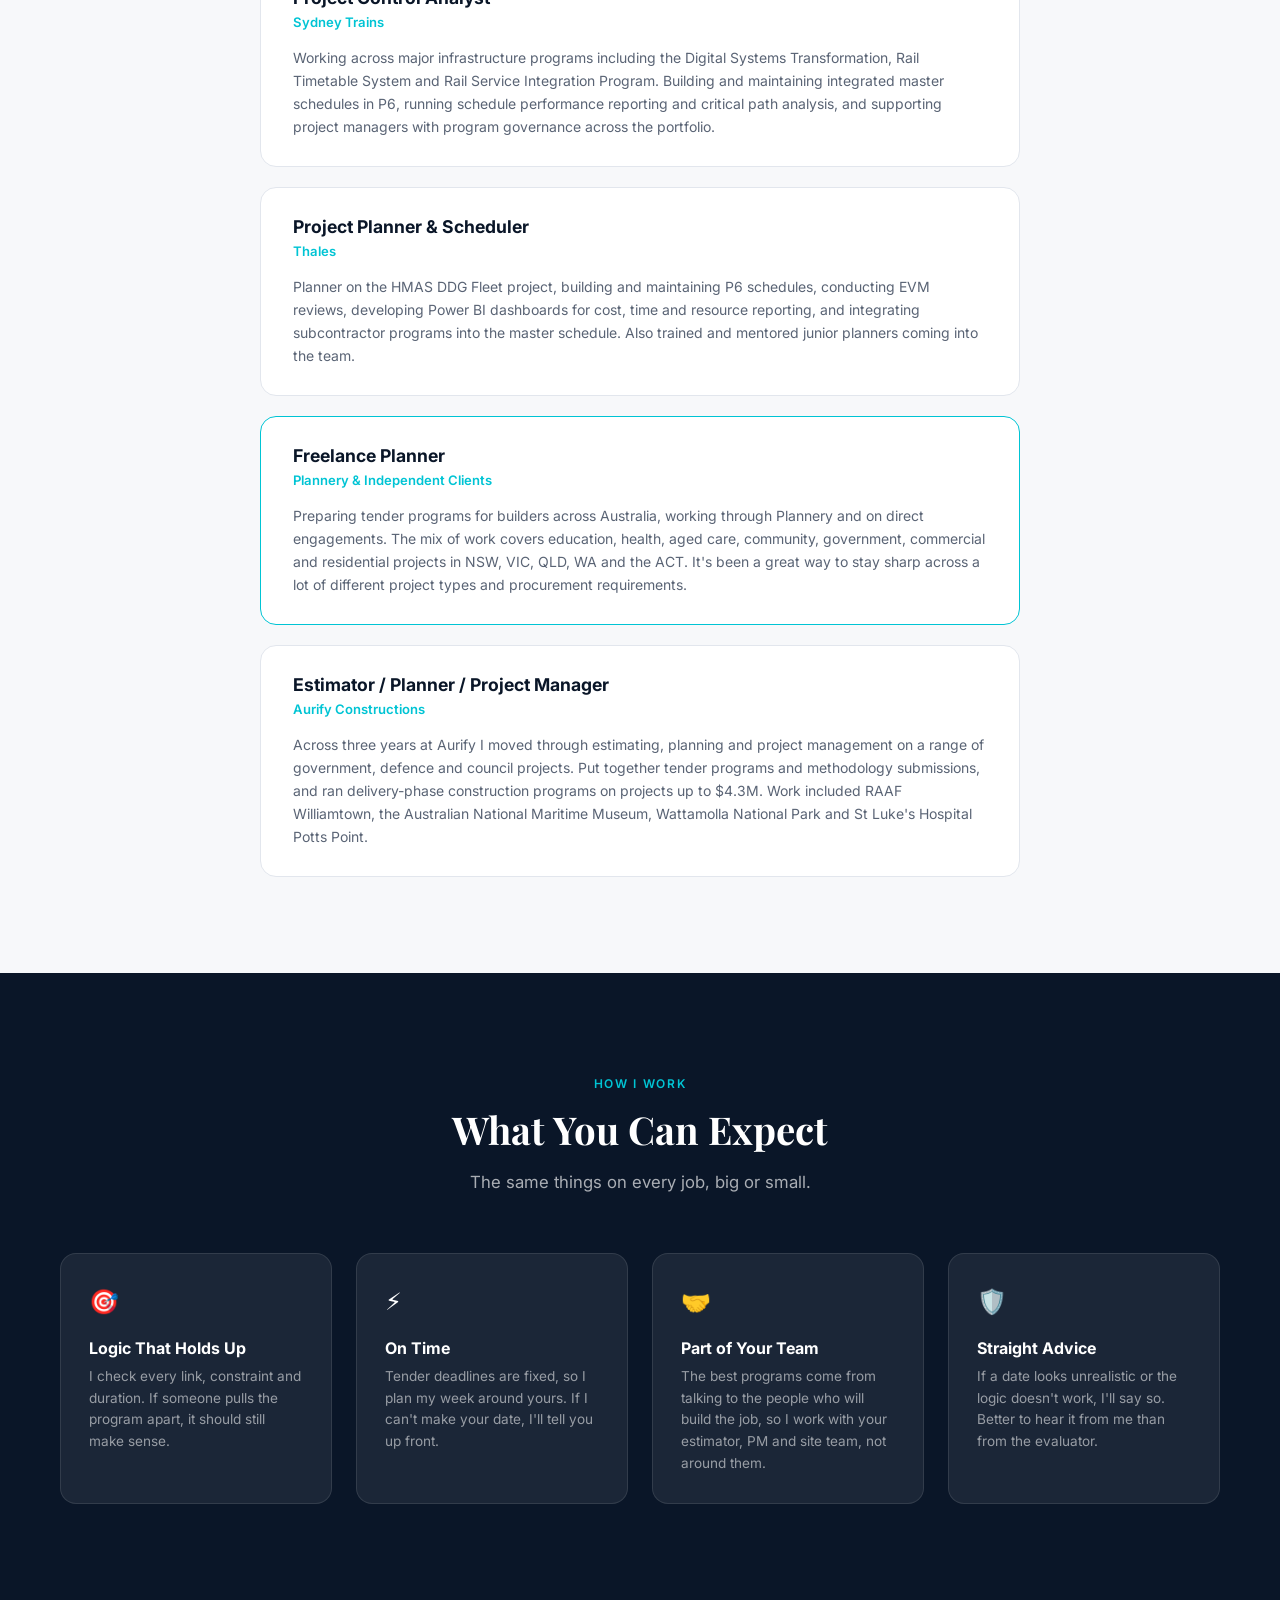
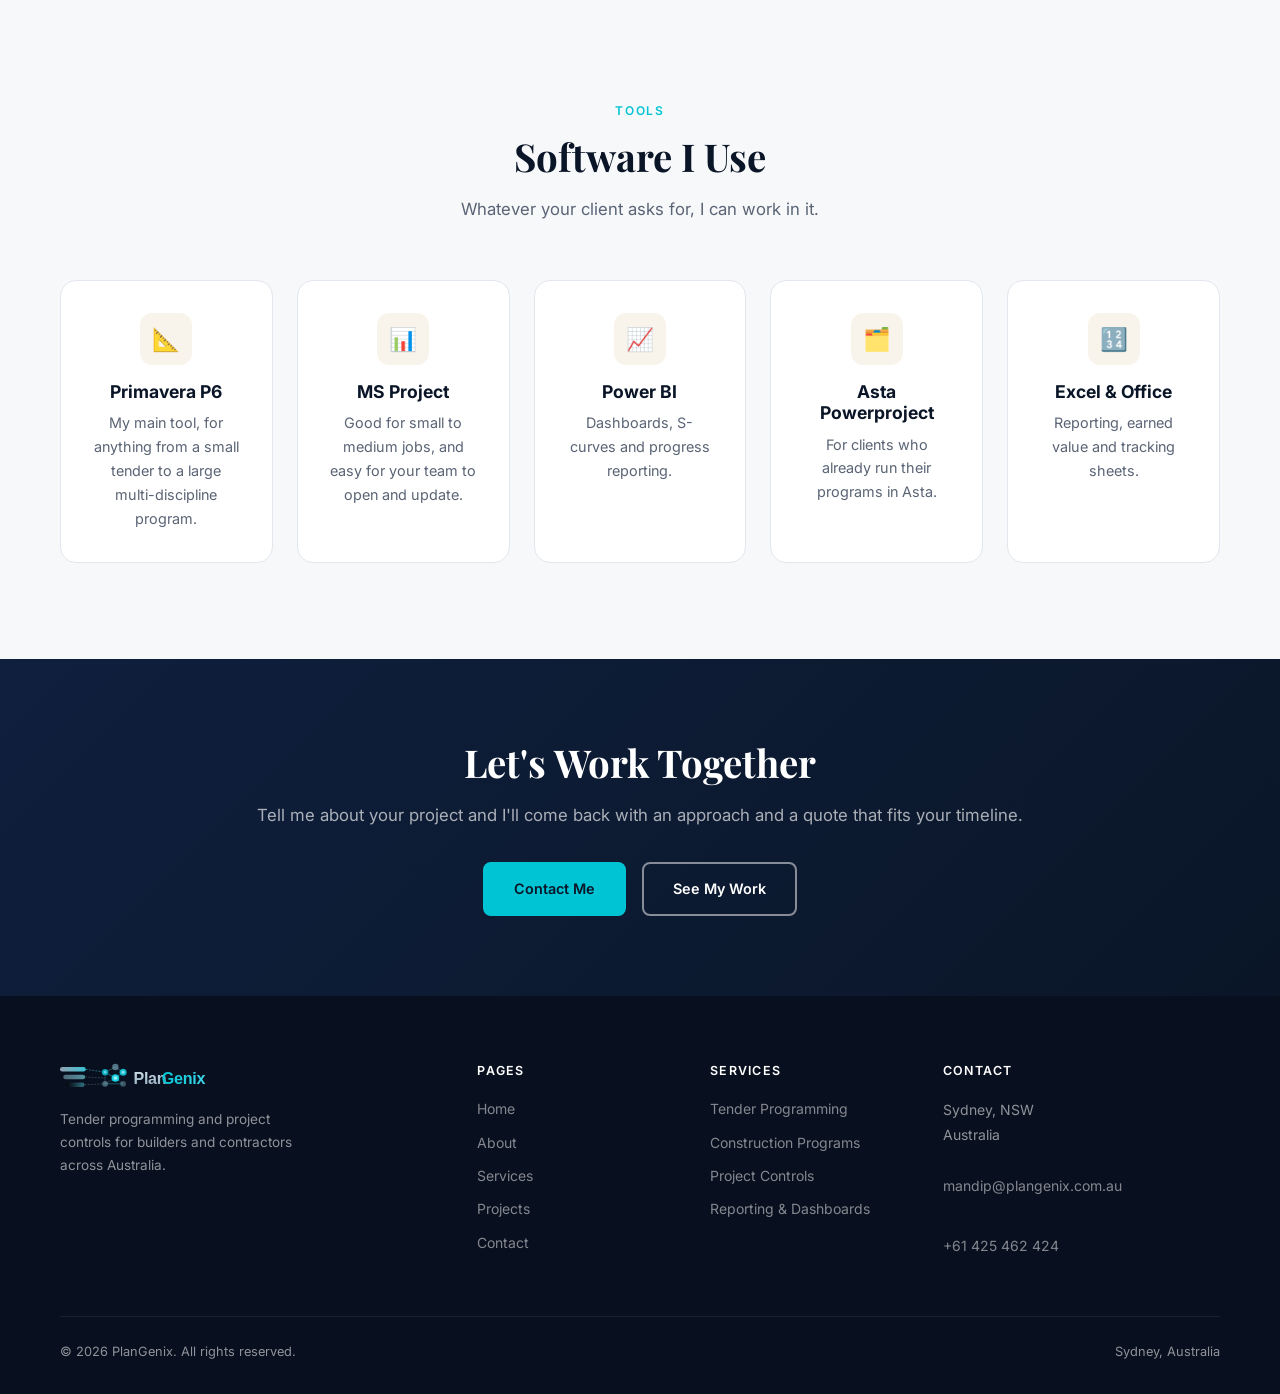
==== commit 9bb8d141: "Rewrite site copy in plain first-person voice Use I instead of we, drop em dashes and marketing fill" ====
--- a/about.html
+++ b/about.html
@@ -5,7 +5,7 @@
   <meta name="viewport" content="width=device-width, initial-scale=1.0">
   <meta name="description" content="About PlanGenix and founder Mandip Desai, a Sydney-based scheduling and project controls specialist with 12+ years of experience.">
   <title>About | PlanGenix</title>
-  <link rel="stylesheet" href="styles.css">
+  <link rel="stylesheet" href="styles.css?v=2">
   <link rel="icon" type="image/svg+xml" href="favicon.svg">
 </head>
 <body>
@@ -31,9 +31,9 @@
   <!-- ========== PAGE HERO ========== -->
   <section class="page-hero">
     <div class="container page-hero-content">
-      <span class="section-label">About PlanGenix</span>
-      <h1>Planning. Precision.<br>Passion for Programs.</h1>
-      <p>PlanGenix is a Sydney-based scheduling and project controls consultancy built on over 12 years of hands-on experience in Australian construction and infrastructure.</p>
+      <span class="section-label">About</span>
+      <h1>A Planner Who Has<br>Done the Job</h1>
+      <p>PlanGenix is me, Mandip Desai. I'm a planner based in Sydney with over 12 years in Australian construction and infrastructure.</p>
     </div>
   </section>
 
@@ -42,20 +42,17 @@
     <div class="container">
       <div class="why-grid">
         <div class="reveal">
-          <span class="section-label">The Founder</span>
+          <span class="section-label">Who I Am</span>
           <h2 class="section-title">Mandip Desai</h2>
           <p style="color: var(--gray-600); margin-bottom: 1.25rem;">
-            I'm a Planner and Master Scheduler with over 12 years of experience delivering project schedules and project controls across government, infrastructure, defence, health, and commercial sectors throughout Australia.
-          </p>
+            I've spent over 12 years building programs and running project controls on government, infrastructure, defence, health and commercial work around Australia.</p>
           <p style="color: var(--gray-600); margin-bottom: 1.25rem;">
-            My career includes roles as a Project Control Analyst at Sydney Trains, Project Planner at Thales on the HMAS DDG Fleet, and Estimator and Planner at Aurify Constructions, where I ran tenders and managed construction programmes end to end.
-          </p>
+            Along the way I've been a Project Control Analyst at Sydney Trains, a Project Planner at Thales on the Navy's DDG fleet, and an Estimator and Planner at Aurify Constructions, where I ran tenders and managed construction programs from start to finish.</p>
           <p style="color: var(--gray-600); margin-bottom: 1.75rem;">
             For the past few years I've also been working as a freelance planner with <strong>Plannery</strong>, one of Australia's most active tender programming firms, preparing programs for contractors across NSW, VIC, QLD, WA and the ACT. Education, health, aged care, community, government and commercial have all been part of the mix.
           </p>
           <p style="color: var(--gray-600);">
-            PlanGenix is where all of that comes together. A focused practice where I work directly with contractors, developers and principals who need solid scheduling done properly and on time.
-          </p>
+            PlanGenix is how I work now. I deal directly with builders, developers and clients who need a program done properly and on time.</p>
           <div style="margin-top: 2rem; display: flex; gap: 1rem; flex-wrap: wrap;">
             <a href="contact.html" class="btn btn-primary">Work With Me</a>
             <a href="projects.html" class="btn btn-outline-dark">See My Work</a>
@@ -118,7 +115,7 @@
       <div class="section-header centered reveal">
         <span class="section-label">Experience</span>
         <h2 class="section-title">Where I've Worked</h2>
-        <p class="section-sub">A career spanning Tier 1 defence contractors, government transit authorities, and Australia's most active tender programming firms.</p>
+        <p class="section-sub">Defence, rail, a builder and a lot of tender work.</p>
       </div>
 
       <div style="display: flex; flex-direction: column; gap: 1.25rem; max-width: 760px; margin: 0 auto;">
@@ -128,7 +125,7 @@
             <h3 style="color: var(--navy); margin-bottom: .2rem;">Project Control Analyst</h3>
             <div style="font-size: .82rem; font-weight: 600; color: var(--gold);">Sydney Trains</div>
           </div>
-          <p style="font-size: .875rem; color: var(--gray-600);">Working across major infrastructure programs including the Digital Systems Transformation, Rail Timetable System and Rail Service Integration Program. Building and maintaining integrated master schedules in P6, running schedule performance reporting and critical path analysis, and supporting project managers with programme governance across the portfolio.</p>
+          <p style="font-size: .875rem; color: var(--gray-600);">Working across major infrastructure programs including the Digital Systems Transformation, Rail Timetable System and Rail Service Integration Program. Building and maintaining integrated master schedules in P6, running schedule performance reporting and critical path analysis, and supporting project managers with program governance across the portfolio.</p>
         </div>
 
         <div class="service-card reveal" style="padding: 1.75rem 2rem;">
@@ -152,7 +149,7 @@
             <h3 style="color: var(--navy); margin-bottom: .2rem;">Estimator / Planner / Project Manager</h3>
             <div style="font-size: .82rem; font-weight: 600; color: var(--gold);">Aurify Constructions</div>
           </div>
-          <p style="font-size: .875rem; color: var(--gray-600);">Across three years at Aurify I moved through estimating, planning and project management on a range of government, defence and council projects. Put together tender programs and methodology submissions, and ran delivery-phase construction programmes on projects up to $4.3M. Work included RAAF Williamtown, the Australian National Maritime Museum, Wattamolla National Park and St Luke's Hospital Potts Point.</p>
+          <p style="font-size: .875rem; color: var(--gray-600);">Across three years at Aurify I moved through estimating, planning and project management on a range of government, defence and council projects. Put together tender programs and methodology submissions, and ran delivery-phase construction programs on projects up to $4.3M. Work included RAAF Williamtown, the Australian National Maritime Museum, Wattamolla National Park and St Luke's Hospital Potts Point.</p>
         </div>
 
       </div>
@@ -163,30 +160,30 @@
   <section class="section section-dark">
     <div class="container">
       <div class="section-header centered reveal">
-        <span class="section-label">What Drives Us</span>
-        <h2 class="section-title">Our Values</h2>
-        <p class="section-sub">The principles behind every schedule we build and every client relationship we form.</p>
+        <span class="section-label">How I Work</span>
+        <h2 class="section-title">What You Can Expect</h2>
+        <p class="section-sub">The same things on every job, big or small.</p>
       </div>
       <div class="values-grid">
         <div class="value-card reveal">
           <div class="val-icon">🎯</div>
-          <h4>Precision</h4>
-          <p>Every activity, dependency, and constraint is considered. We don't cut corners on logic or methodology — your program needs to hold up.</p>
+          <h4>Logic That Holds Up</h4>
+          <p>I check every link, constraint and duration. If someone pulls the program apart, it should still make sense.</p>
         </div>
         <div class="value-card reveal">
           <div class="val-icon">⚡</div>
-          <h4>Urgency</h4>
-          <p>Tender deadlines are real. We're structured to deliver fast — and we take that responsibility seriously every single time.</p>
+          <h4>On Time</h4>
+          <p>Tender deadlines are fixed, so I plan my week around yours. If I can't make your date, I'll tell you up front.</p>
         </div>
         <div class="value-card reveal">
           <div class="val-icon">🤝</div>
-          <h4>Collaboration</h4>
-          <p>We work as an extension of your team — not in isolation. The best schedules come from genuine collaboration with the people building the project.</p>
+          <h4>Part of Your Team</h4>
+          <p>The best programs come from talking to the people who will build the job, so I work with your estimator, PM and site team, not around them.</p>
         </div>
         <div class="value-card reveal">
           <div class="val-icon">🛡️</div>
-          <h4>Integrity</h4>
-          <p>Honest, independent advice — even when it's not what you hoped. That's what protects your project, and it's what makes working with us worthwhile.</p>
+          <h4>Straight Advice</h4>
+          <p>If a date looks unrealistic or the logic doesn't work, I'll say so. Better to hear it from me than from the evaluator.</p>
         </div>
       </div>
     </div>
@@ -197,34 +194,34 @@
     <div class="container">
       <div class="section-header centered reveal">
         <span class="section-label">Tools</span>
-        <h2 class="section-title">Industry-Standard Software</h2>
-        <p class="section-sub">We work with the platforms your project and Principal demand — no ramp-up required.</p>
+        <h2 class="section-title">Software I Use</h2>
+        <p class="section-sub">Whatever your client asks for, I can work in it.</p>
       </div>
       <div class="services-grid" style="grid-template-columns: repeat(auto-fit, minmax(190px, 1fr));">
         <div class="service-card reveal" style="text-align:center;">
           <div class="service-icon" style="margin:0 auto 1rem;">📐</div>
           <h3>Primavera P6</h3>
-          <p>Advanced skills — enterprise-grade scheduling for complex, multi-discipline programs.</p>
+          <p>My main tool, for anything from a small tender to a large multi-discipline program.</p>
         </div>
         <div class="service-card reveal" style="text-align:center;">
           <div class="service-icon" style="margin:0 auto 1rem;">📊</div>
           <h3>MS Project</h3>
-          <p>Widely used for small-to-medium programs and client-accessible deliverables.</p>
+          <p>Good for small to medium jobs, and easy for your team to open and update.</p>
         </div>
         <div class="service-card reveal" style="text-align:center;">
           <div class="service-icon" style="margin:0 auto 1rem;">📈</div>
           <h3>Power BI</h3>
-          <p>Interactive project dashboards, S-curves, and performance visualisations.</p>
+          <p>Dashboards, S-curves and progress reporting.</p>
         </div>
         <div class="service-card reveal" style="text-align:center;">
           <div class="service-icon" style="margin:0 auto 1rem;">🗂️</div>
           <h3>Asta Powerproject</h3>
-          <p>Working knowledge of Asta for clients with existing Asta-based programs.</p>
+          <p>For clients who already run their programs in Asta.</p>
         </div>
         <div class="service-card reveal" style="text-align:center;">
           <div class="service-icon" style="margin:0 auto 1rem;">🔢</div>
           <h3>Excel &amp; Office</h3>
-          <p>Advanced Excel for reporting, earned value, and custom tracking models.</p>
+          <p>Reporting, earned value and tracking sheets.</p>
         </div>
       </div>
     </div>
@@ -234,7 +231,7 @@
   <section class="cta-banner">
     <div class="container reveal">
       <h2>Let's Work Together</h2>
-      <p>Tell me about your project — I'll put together a tailored approach that meets your timeline and requirements.</p>
+      <p>Tell me about your project and I'll come back with an approach and a quote that fits your timeline.</p>
       <div class="cta-actions">
         <a href="contact.html" class="btn btn-primary">Contact Me</a>
         <a href="projects.html" class="btn btn-outline">See My Work</a>
@@ -248,7 +245,7 @@
       <div class="footer-grid">
         <div class="footer-brand">
           <img src="logo.svg" alt="PlanGenix" style="height:36px; margin-bottom:.75rem; ">
-          <p>Expert tender programming and project controls services for contractors and developers across Australia.</p>
+          <p>Tender programming and project controls for builders and contractors across Australia.</p>
         </div>
         <div class="footer-col">
           <h5>Pages</h5>
@@ -276,12 +273,12 @@
         </div>
       </div>
       <div class="footer-bottom">
-        <span>© 2025 PlanGenix. All rights reserved.</span>
+        <span>© 2026 PlanGenix. All rights reserved.</span>
         <span>Sydney, Australia</span>
       </div>
     </div>
   </footer>
 
-  <script src="main.js"></script>
+  <script src="main.js?v=3"></script>
 </body>
 </html>
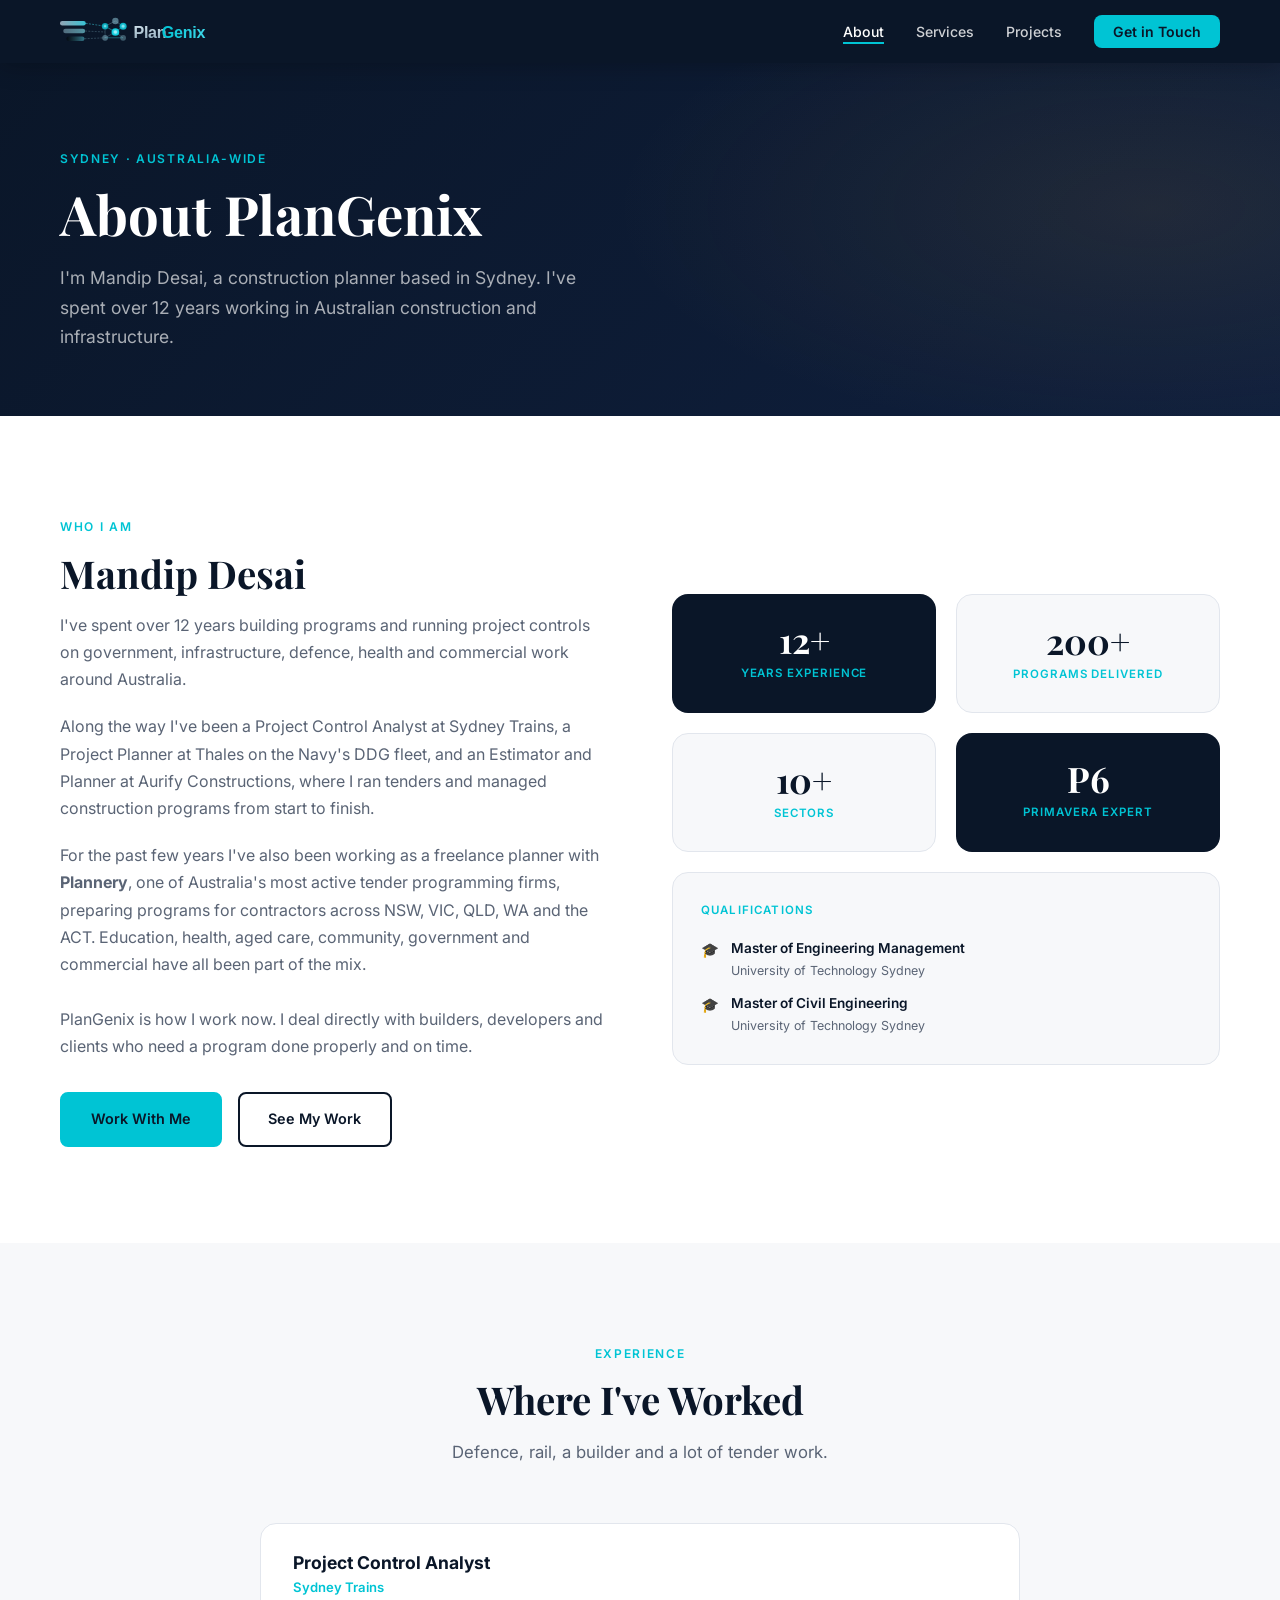
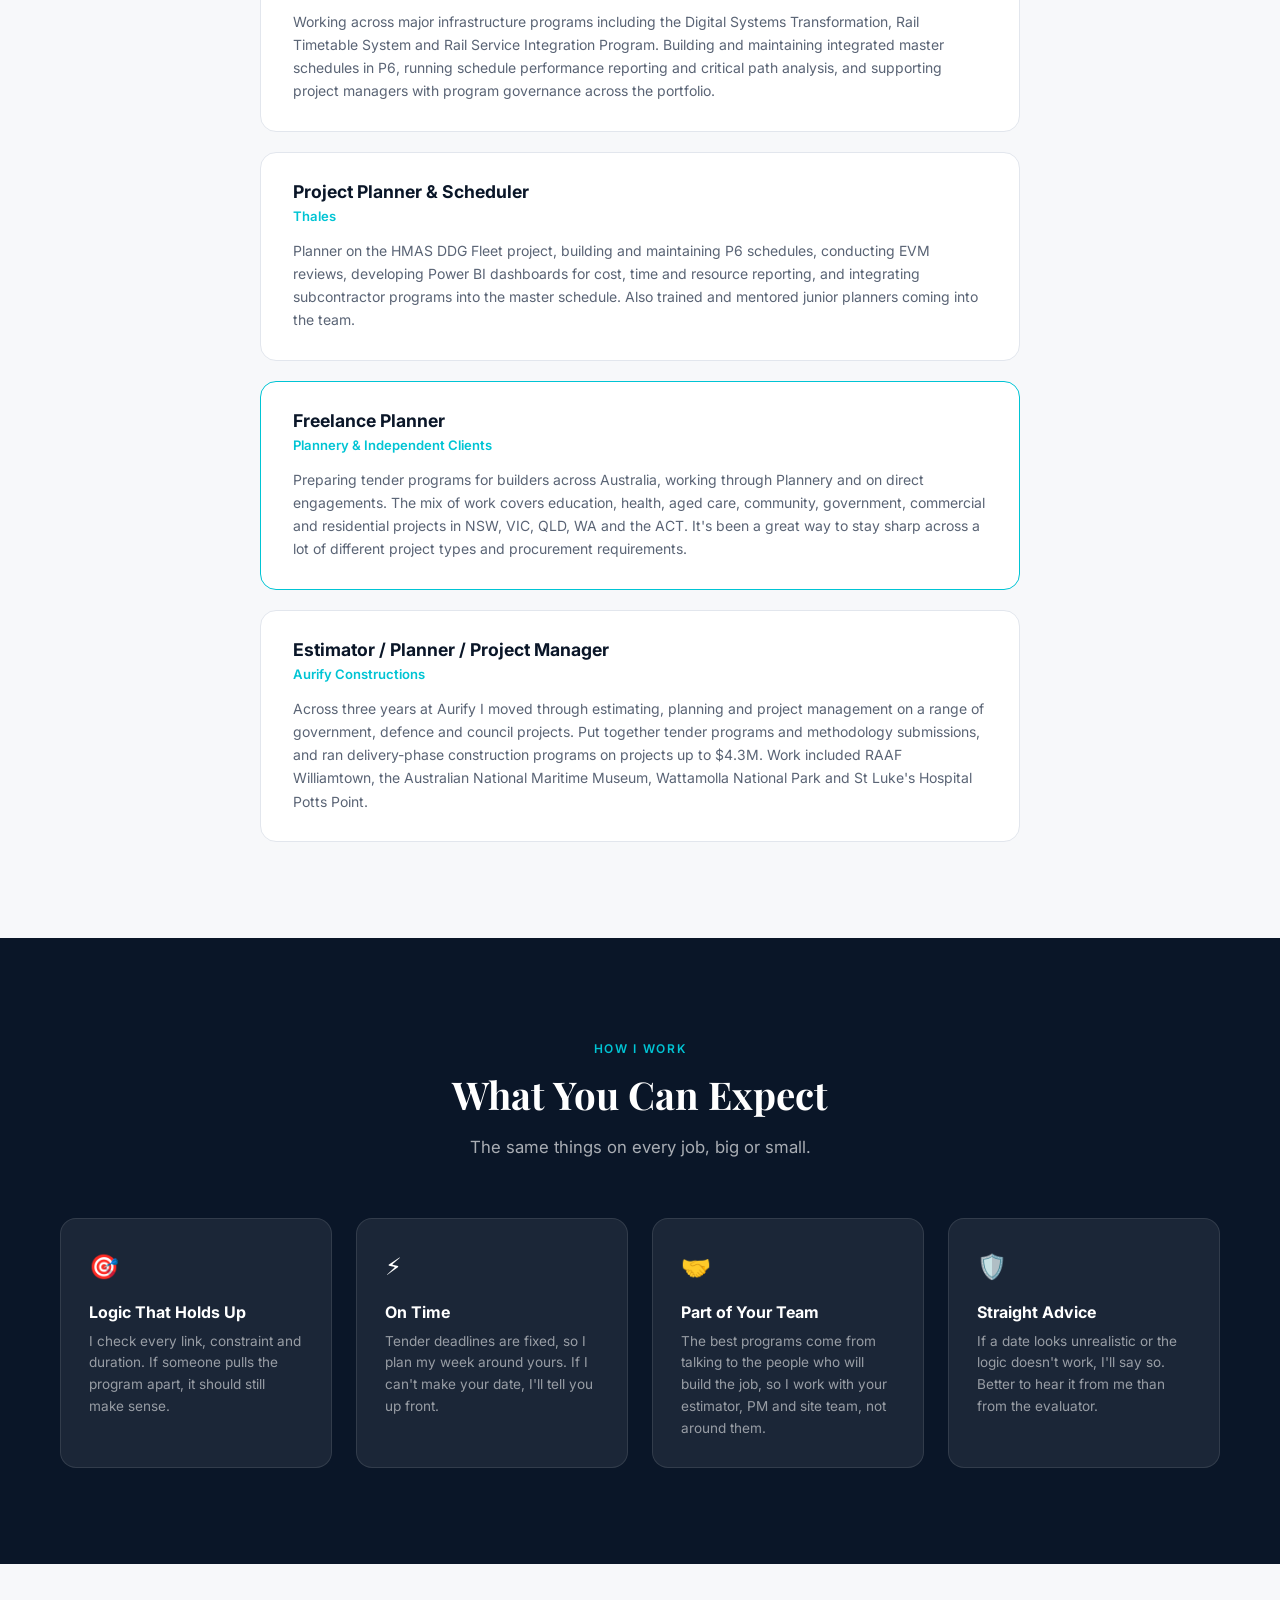
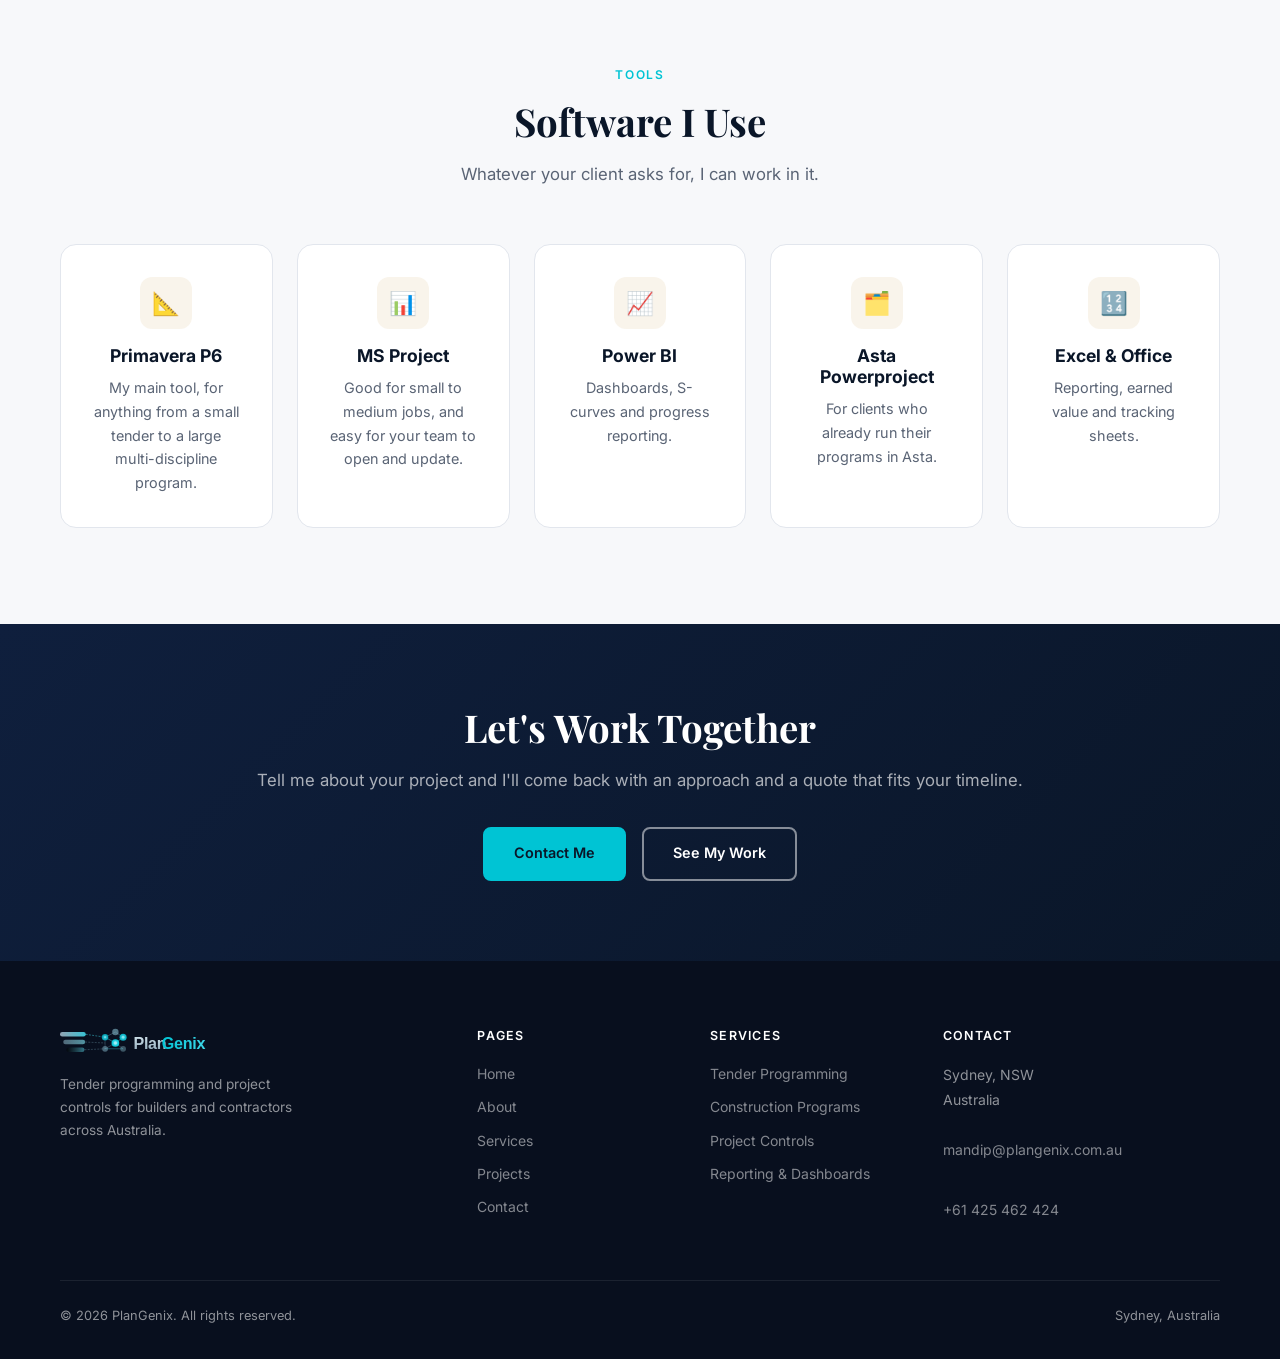
==== commit fc4fedf6: "Simplify About page heading Co-Authored-By: Claude Opus 5.5 <noreply@anthropic.com>" ====
--- a/about.html
+++ b/about.html
@@ -31,9 +31,9 @@
   <!-- ========== PAGE HERO ========== -->
   <section class="page-hero">
     <div class="container page-hero-content">
-      <span class="section-label">About</span>
-      <h1>A Planner Who Has<br>Done the Job</h1>
-      <p>PlanGenix is me, Mandip Desai. I'm a planner based in Sydney with over 12 years in Australian construction and infrastructure.</p>
+      <span class="section-label">Sydney · Australia-wide</span>
+      <h1>About PlanGenix</h1>
+      <p>I'm Mandip Desai, a construction planner based in Sydney. I've spent over 12 years working in Australian construction and infrastructure.</p>
     </div>
   </section>
 
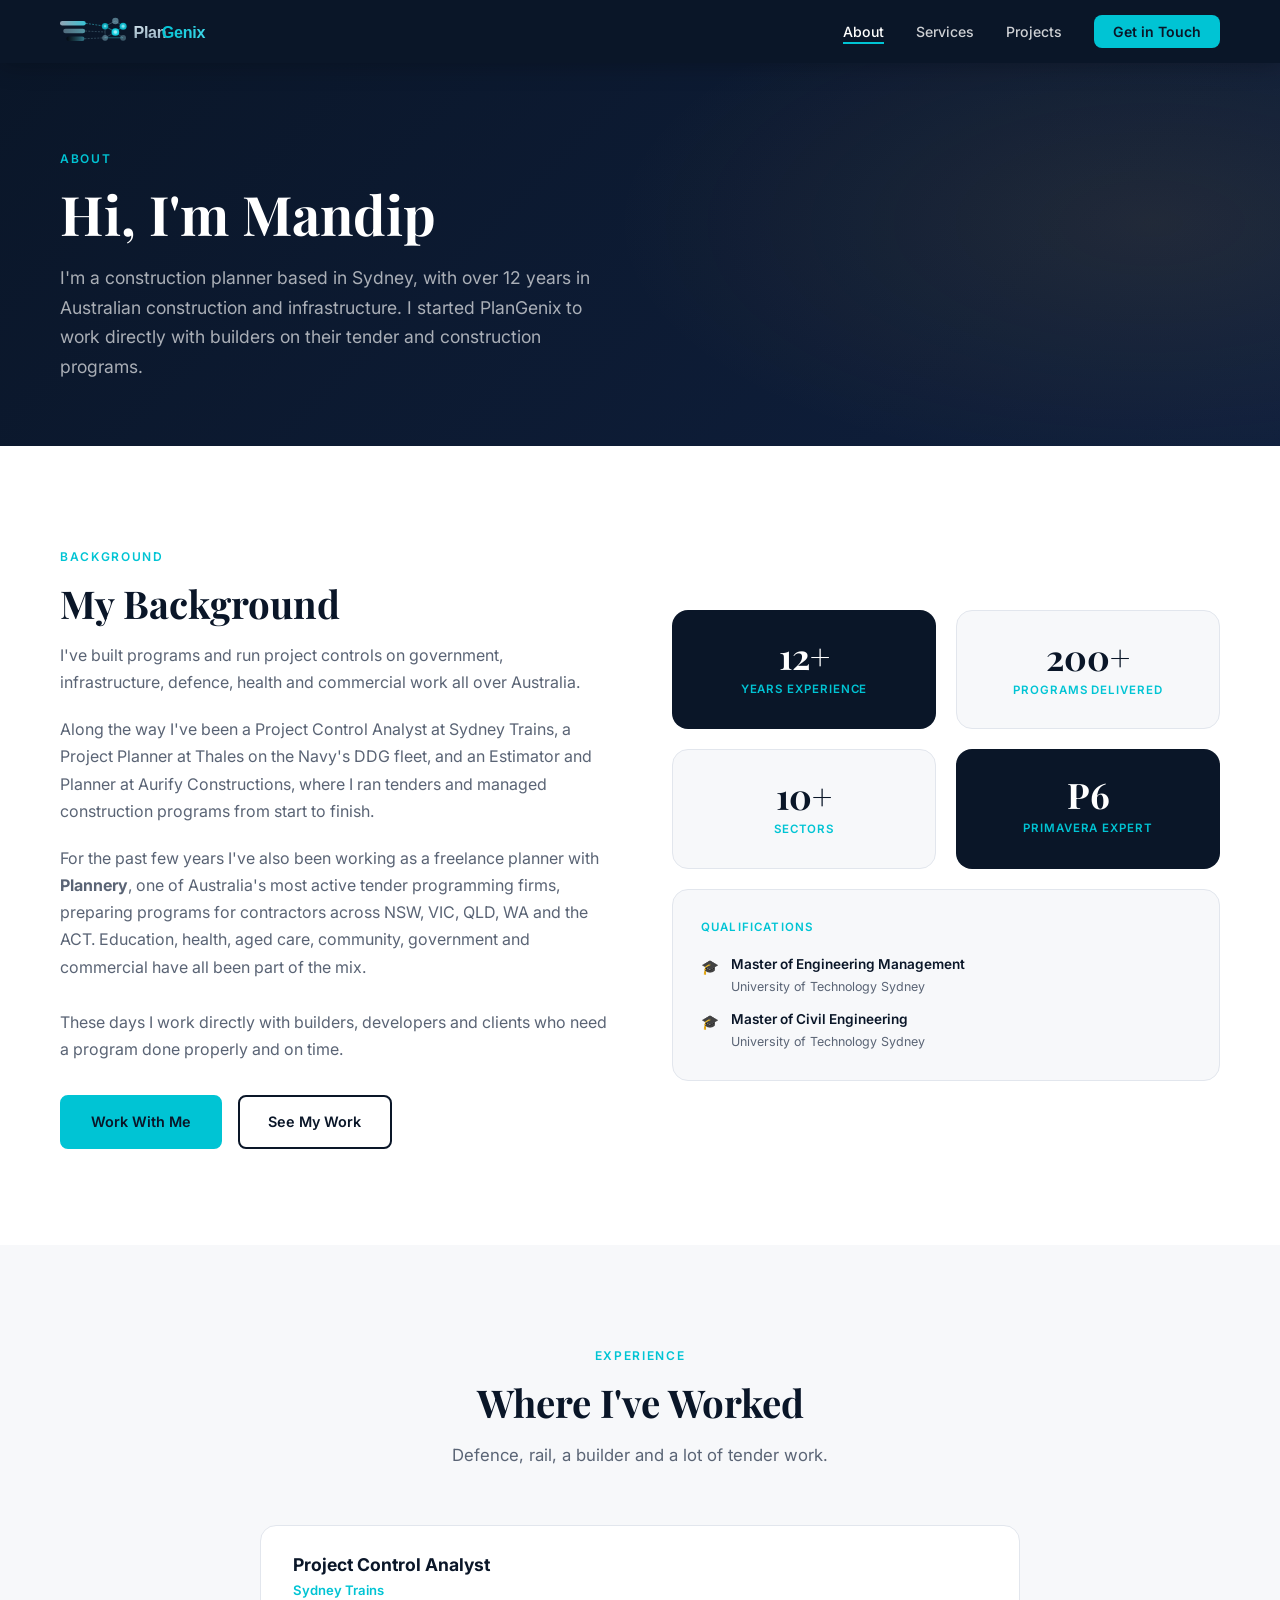
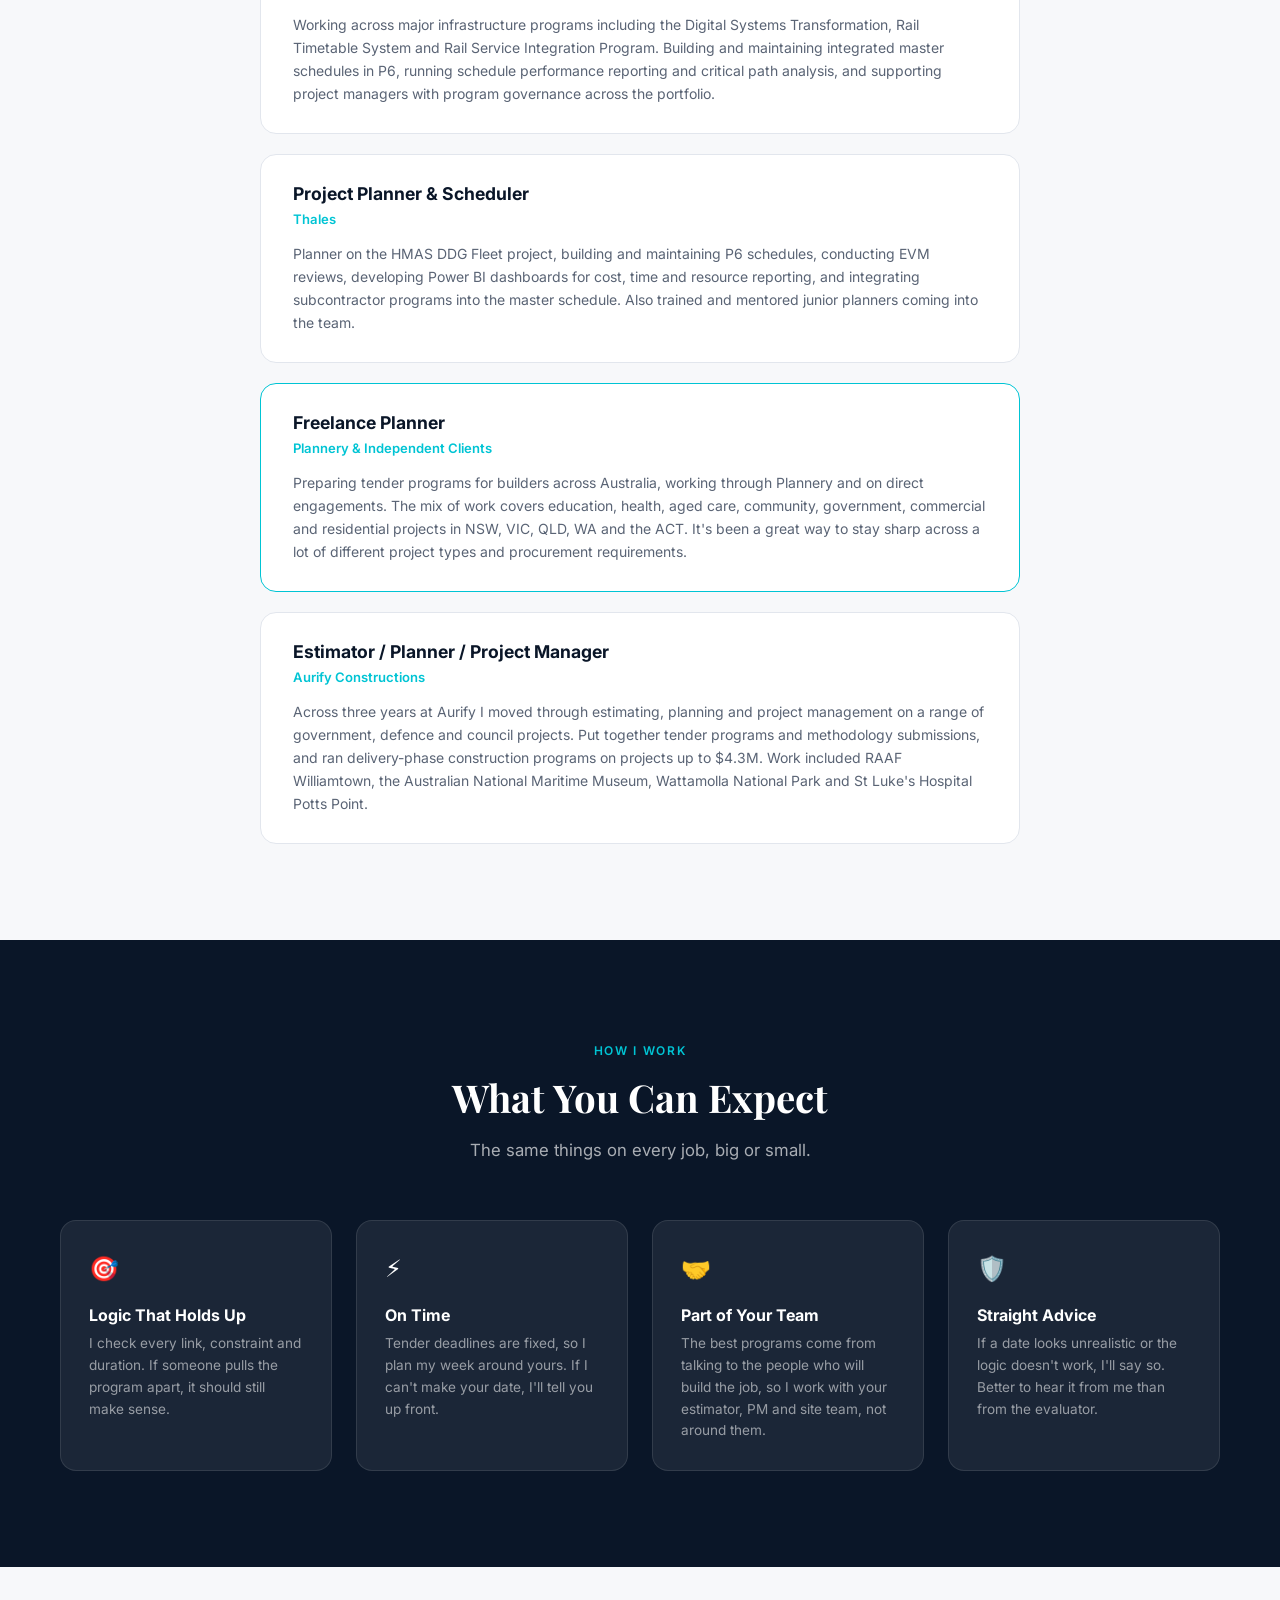
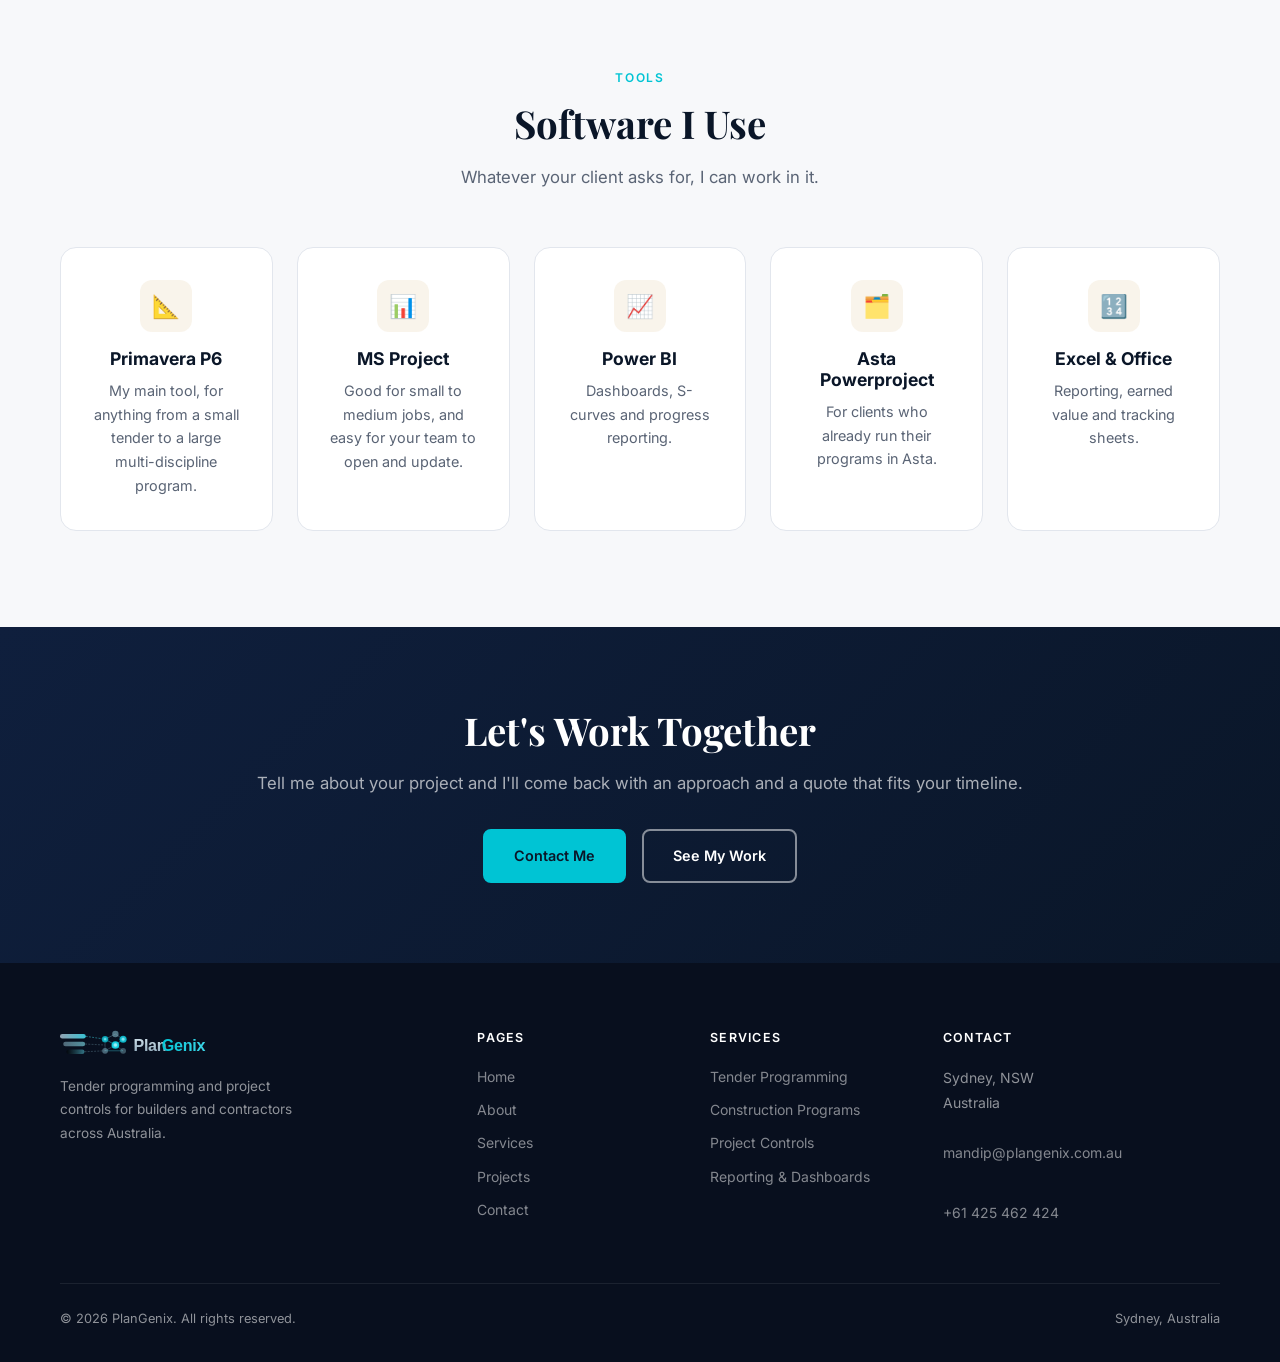
==== commit b1e1be2a: "Make About page intro personal and cut repetition Co-Authored-By: Claude Opus 5.5 <noreply@anthropic" ====
--- a/about.html
+++ b/about.html
@@ -31,9 +31,9 @@
   <!-- ========== PAGE HERO ========== -->
   <section class="page-hero">
     <div class="container page-hero-content">
-      <span class="section-label">Sydney · Australia-wide</span>
-      <h1>About PlanGenix</h1>
-      <p>I'm Mandip Desai, a construction planner based in Sydney. I've spent over 12 years working in Australian construction and infrastructure.</p>
+      <span class="section-label">About</span>
+      <h1>Hi, I'm Mandip</h1>
+      <p>I'm a construction planner based in Sydney, with over 12 years in Australian construction and infrastructure. I started PlanGenix to work directly with builders on their tender and construction programs.</p>
     </div>
   </section>
 
@@ -42,17 +42,17 @@
     <div class="container">
       <div class="why-grid">
         <div class="reveal">
-          <span class="section-label">Who I Am</span>
-          <h2 class="section-title">Mandip Desai</h2>
+          <span class="section-label">Background</span>
+          <h2 class="section-title">My Background</h2>
           <p style="color: var(--gray-600); margin-bottom: 1.25rem;">
-            I've spent over 12 years building programs and running project controls on government, infrastructure, defence, health and commercial work around Australia.</p>
+            I've built programs and run project controls on government, infrastructure, defence, health and commercial work all over Australia.</p>
           <p style="color: var(--gray-600); margin-bottom: 1.25rem;">
             Along the way I've been a Project Control Analyst at Sydney Trains, a Project Planner at Thales on the Navy's DDG fleet, and an Estimator and Planner at Aurify Constructions, where I ran tenders and managed construction programs from start to finish.</p>
           <p style="color: var(--gray-600); margin-bottom: 1.75rem;">
             For the past few years I've also been working as a freelance planner with <strong>Plannery</strong>, one of Australia's most active tender programming firms, preparing programs for contractors across NSW, VIC, QLD, WA and the ACT. Education, health, aged care, community, government and commercial have all been part of the mix.
           </p>
           <p style="color: var(--gray-600);">
-            PlanGenix is how I work now. I deal directly with builders, developers and clients who need a program done properly and on time.</p>
+            These days I work directly with builders, developers and clients who need a program done properly and on time.</p>
           <div style="margin-top: 2rem; display: flex; gap: 1rem; flex-wrap: wrap;">
             <a href="contact.html" class="btn btn-primary">Work With Me</a>
             <a href="projects.html" class="btn btn-outline-dark">See My Work</a>
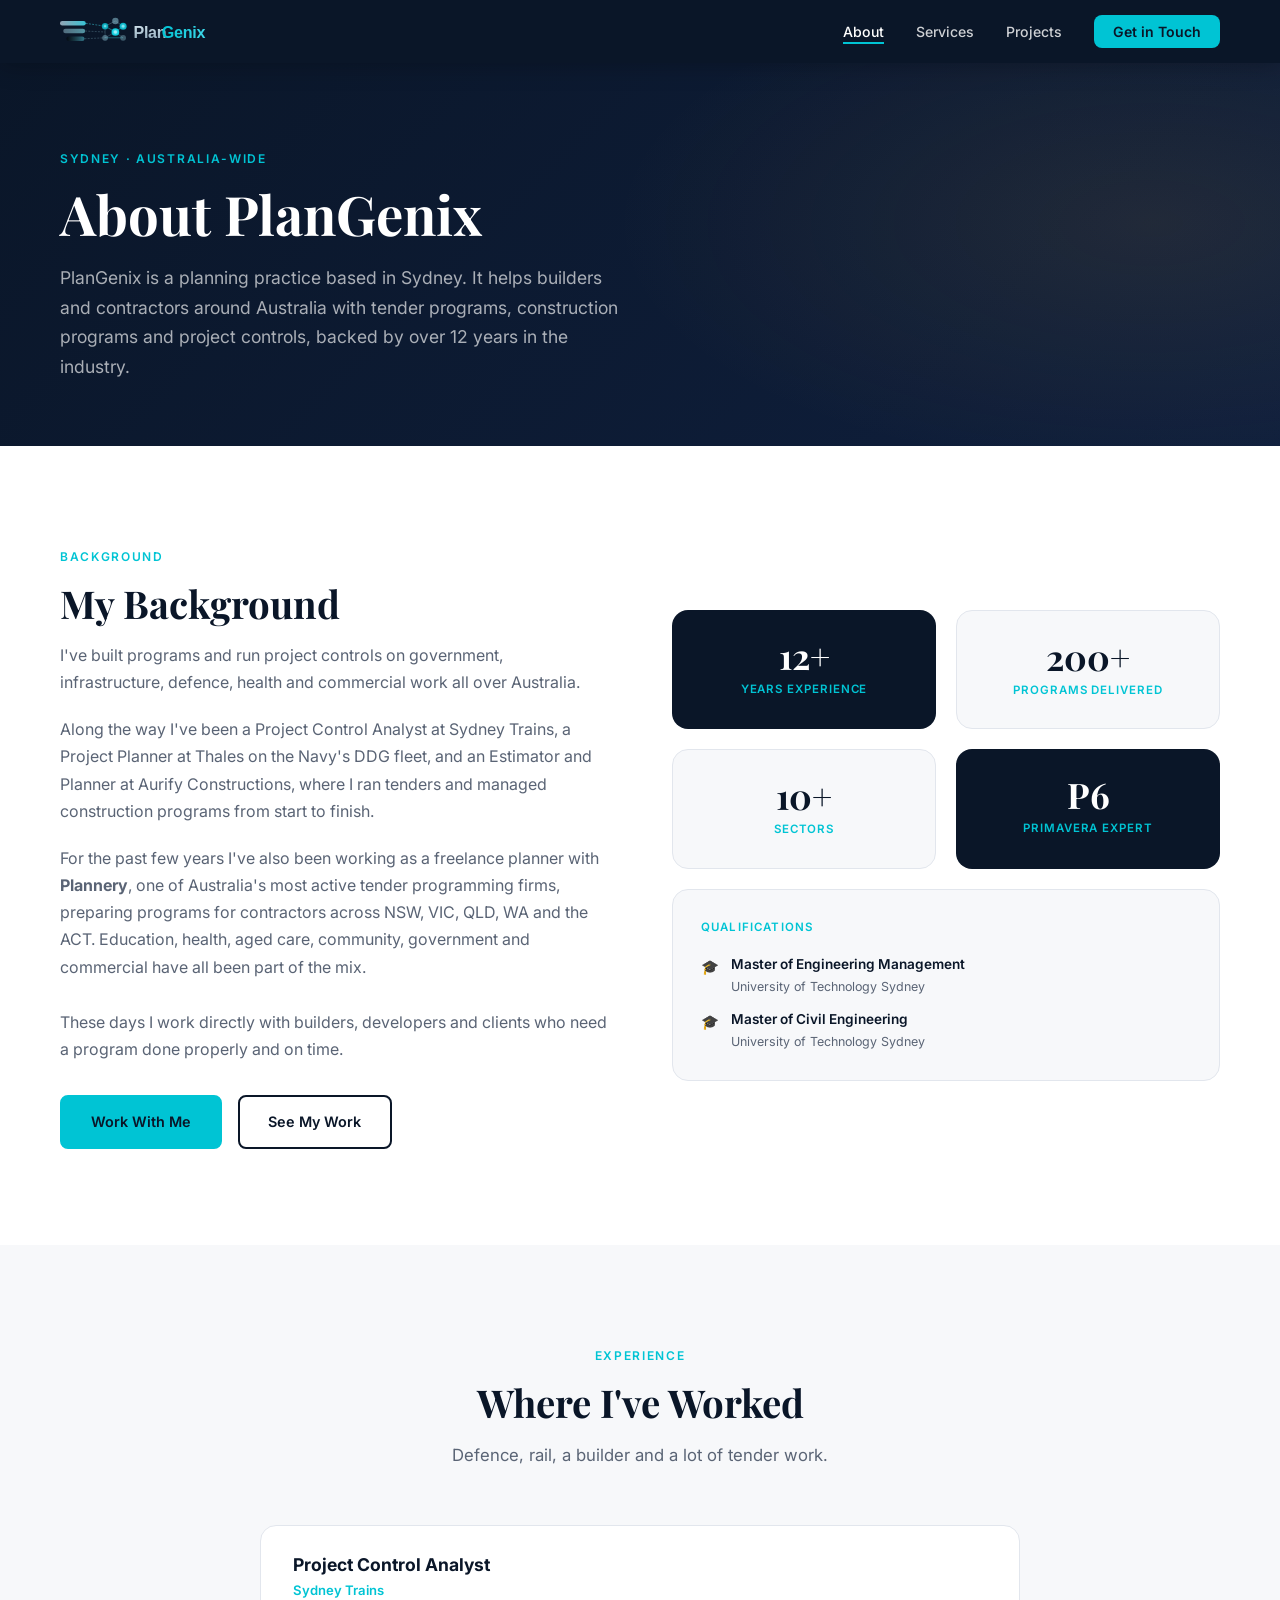
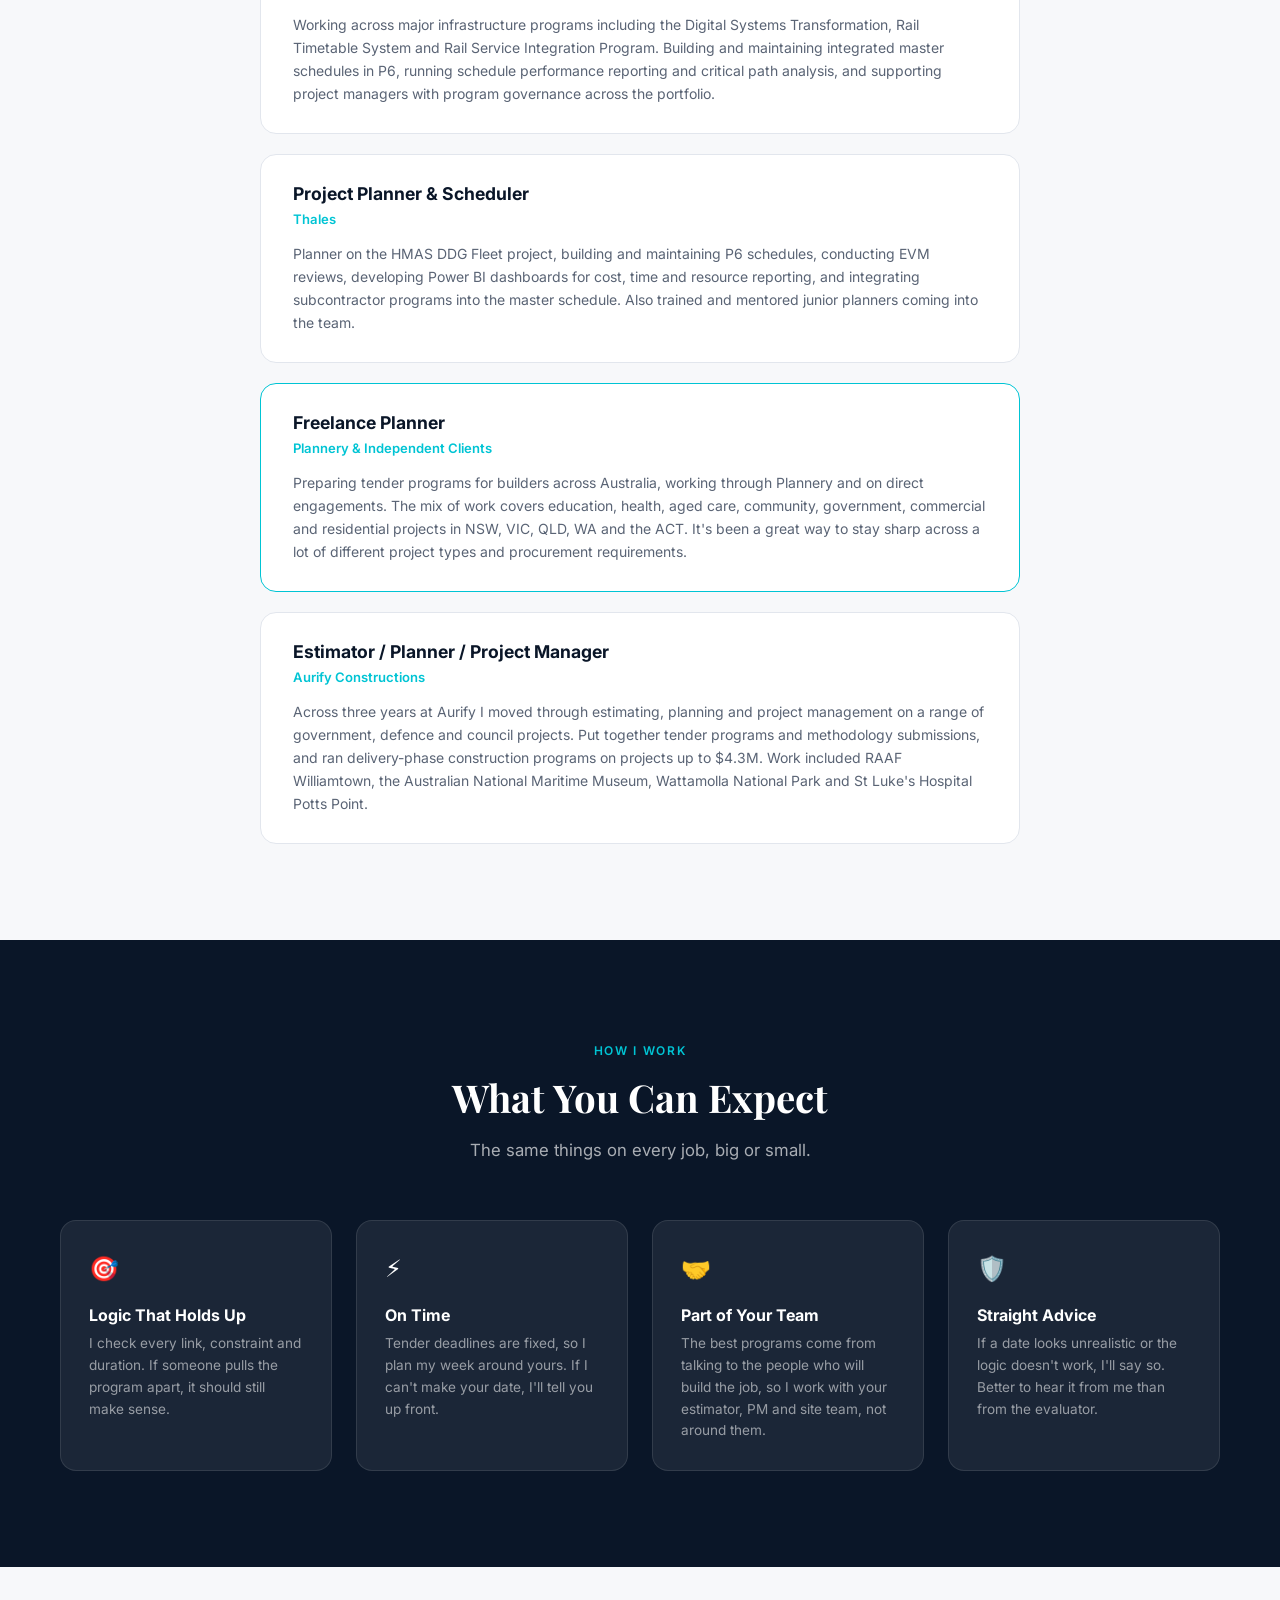
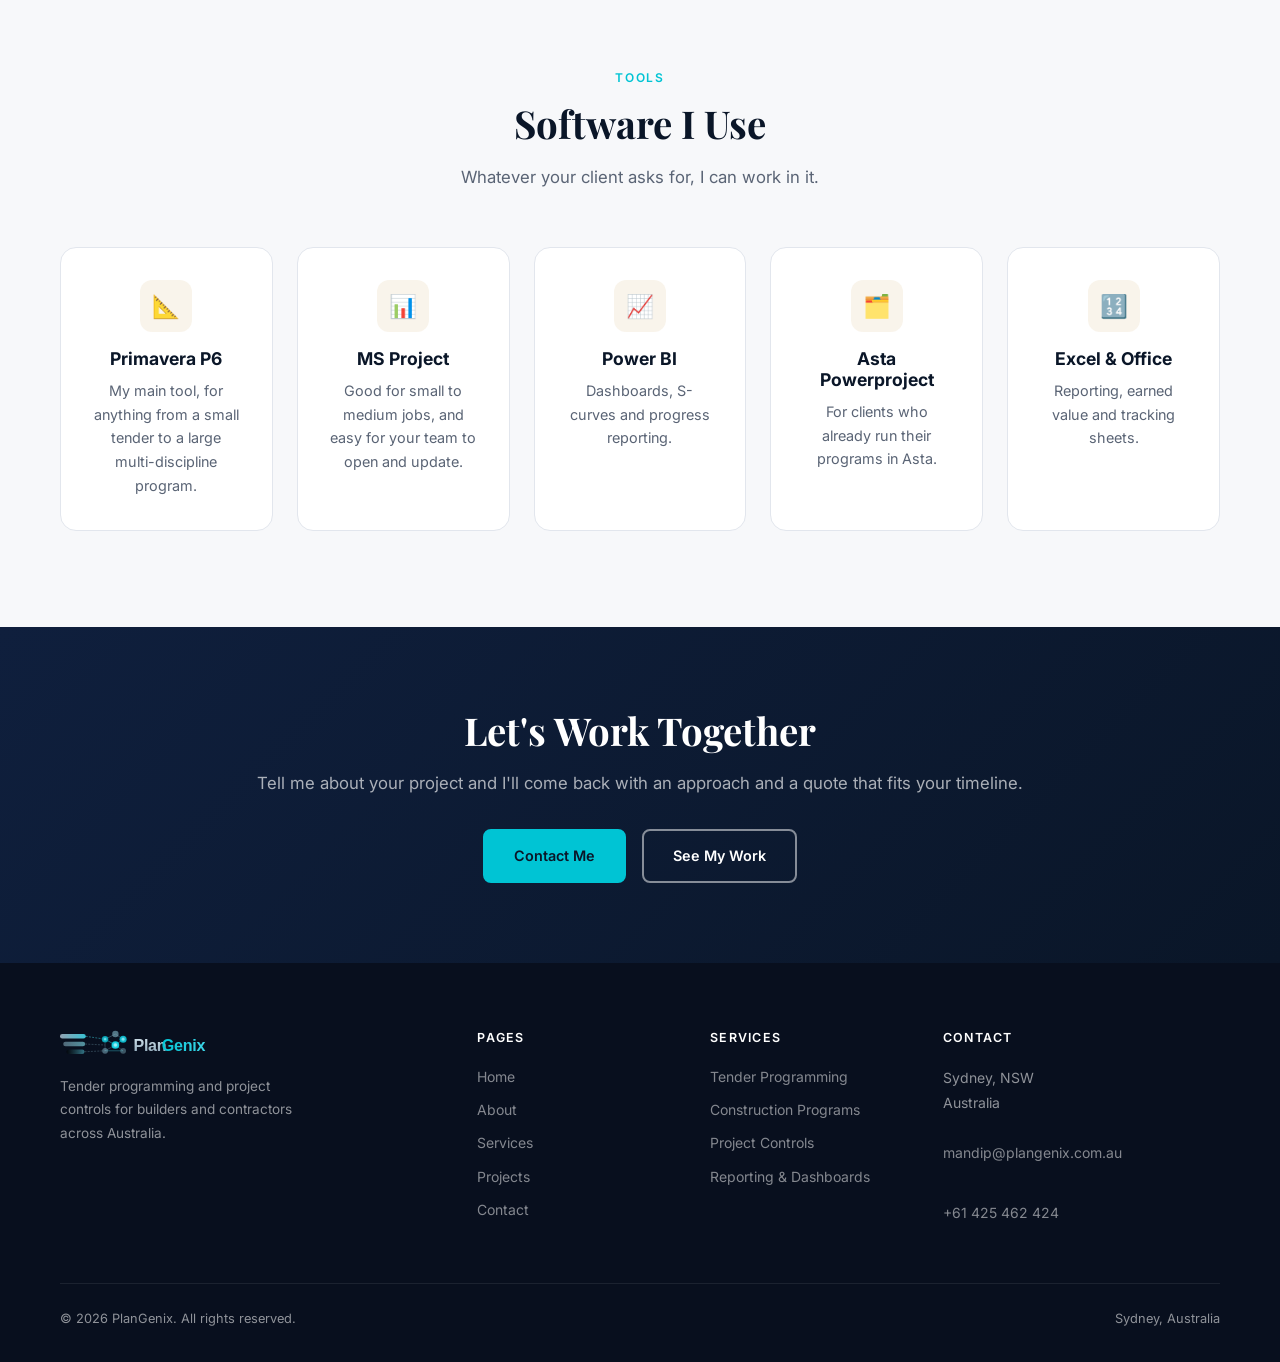
==== commit 2d00a13a: "Restore About PlanGenix heading with a company-first intro Co-Authored-By: Claude Opus 5.5 <noreply@" ====
--- a/about.html
+++ b/about.html
@@ -31,9 +31,9 @@
   <!-- ========== PAGE HERO ========== -->
   <section class="page-hero">
     <div class="container page-hero-content">
-      <span class="section-label">About</span>
-      <h1>Hi, I'm Mandip</h1>
-      <p>I'm a construction planner based in Sydney, with over 12 years in Australian construction and infrastructure. I started PlanGenix to work directly with builders on their tender and construction programs.</p>
+      <span class="section-label">Sydney · Australia-wide</span>
+      <h1>About PlanGenix</h1>
+      <p>PlanGenix is a planning practice based in Sydney. It helps builders and contractors around Australia with tender programs, construction programs and project controls, backed by over 12 years in the industry.</p>
     </div>
   </section>
 
